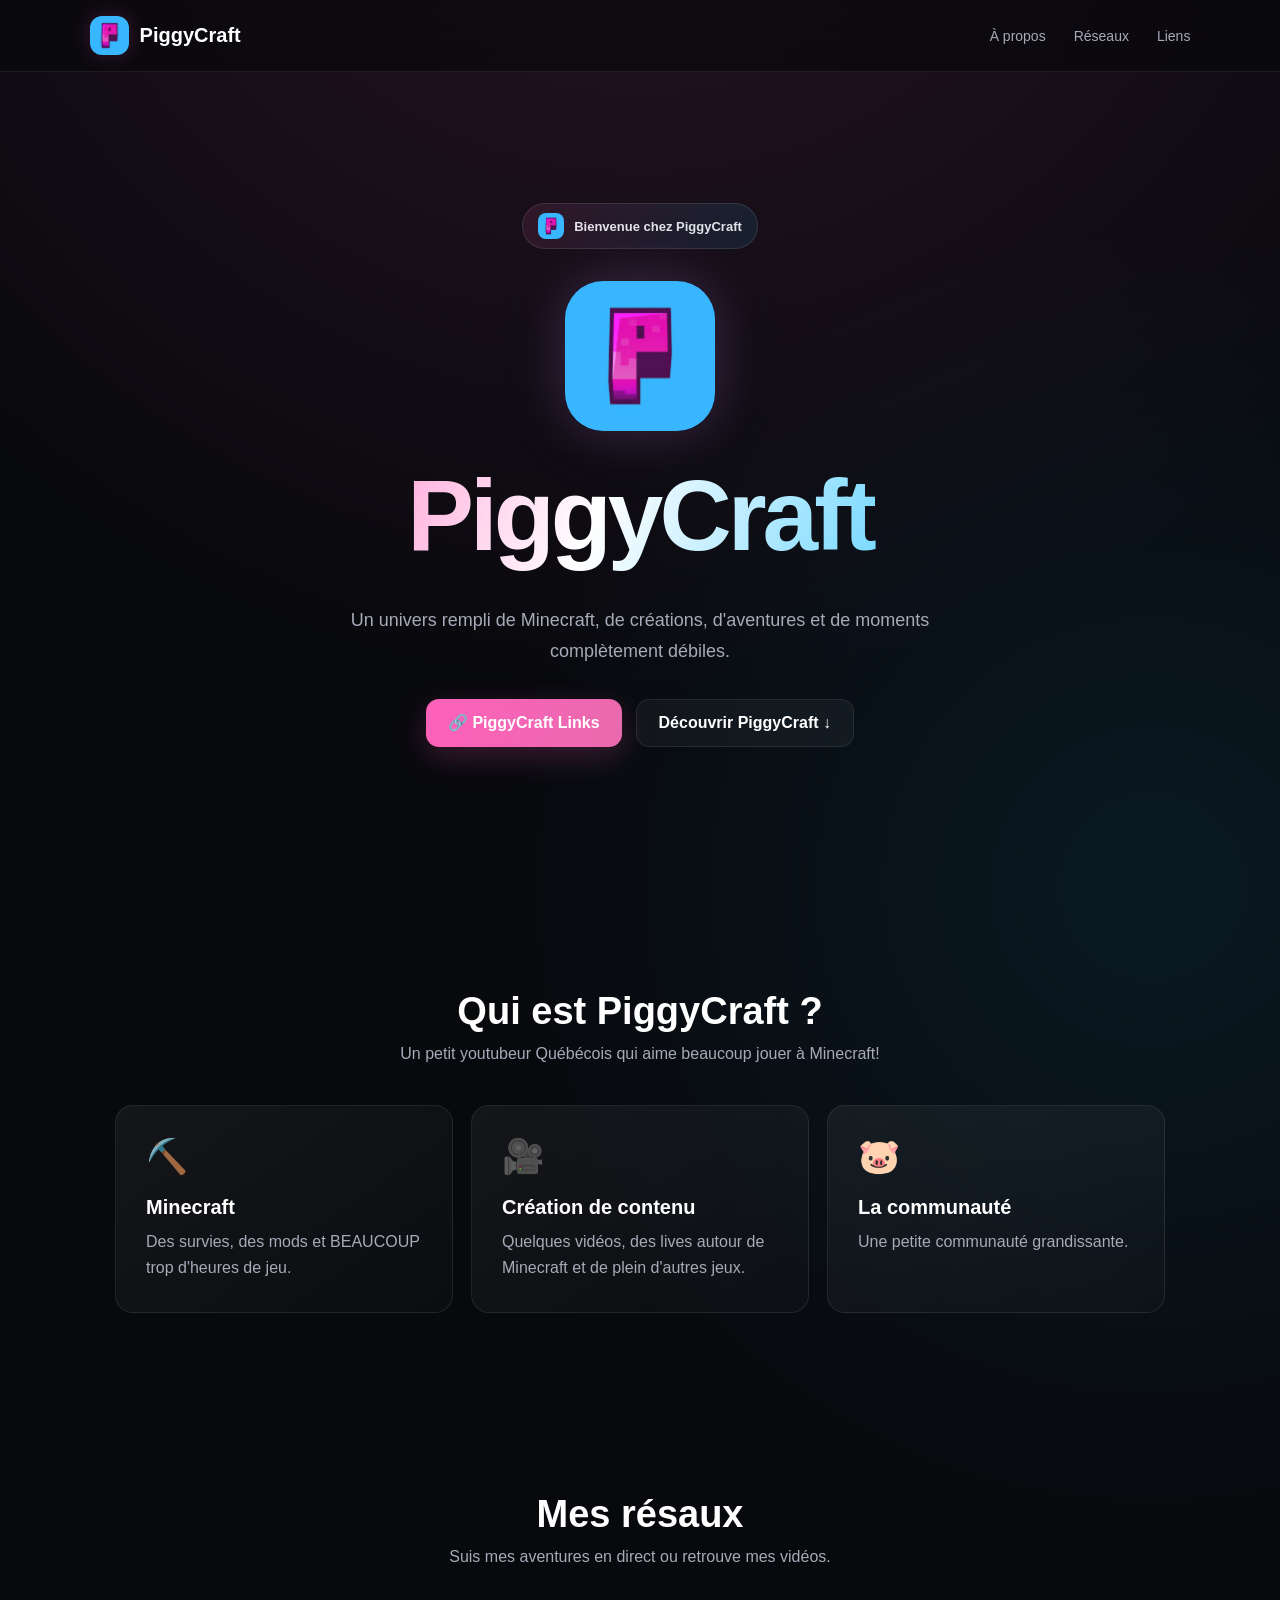
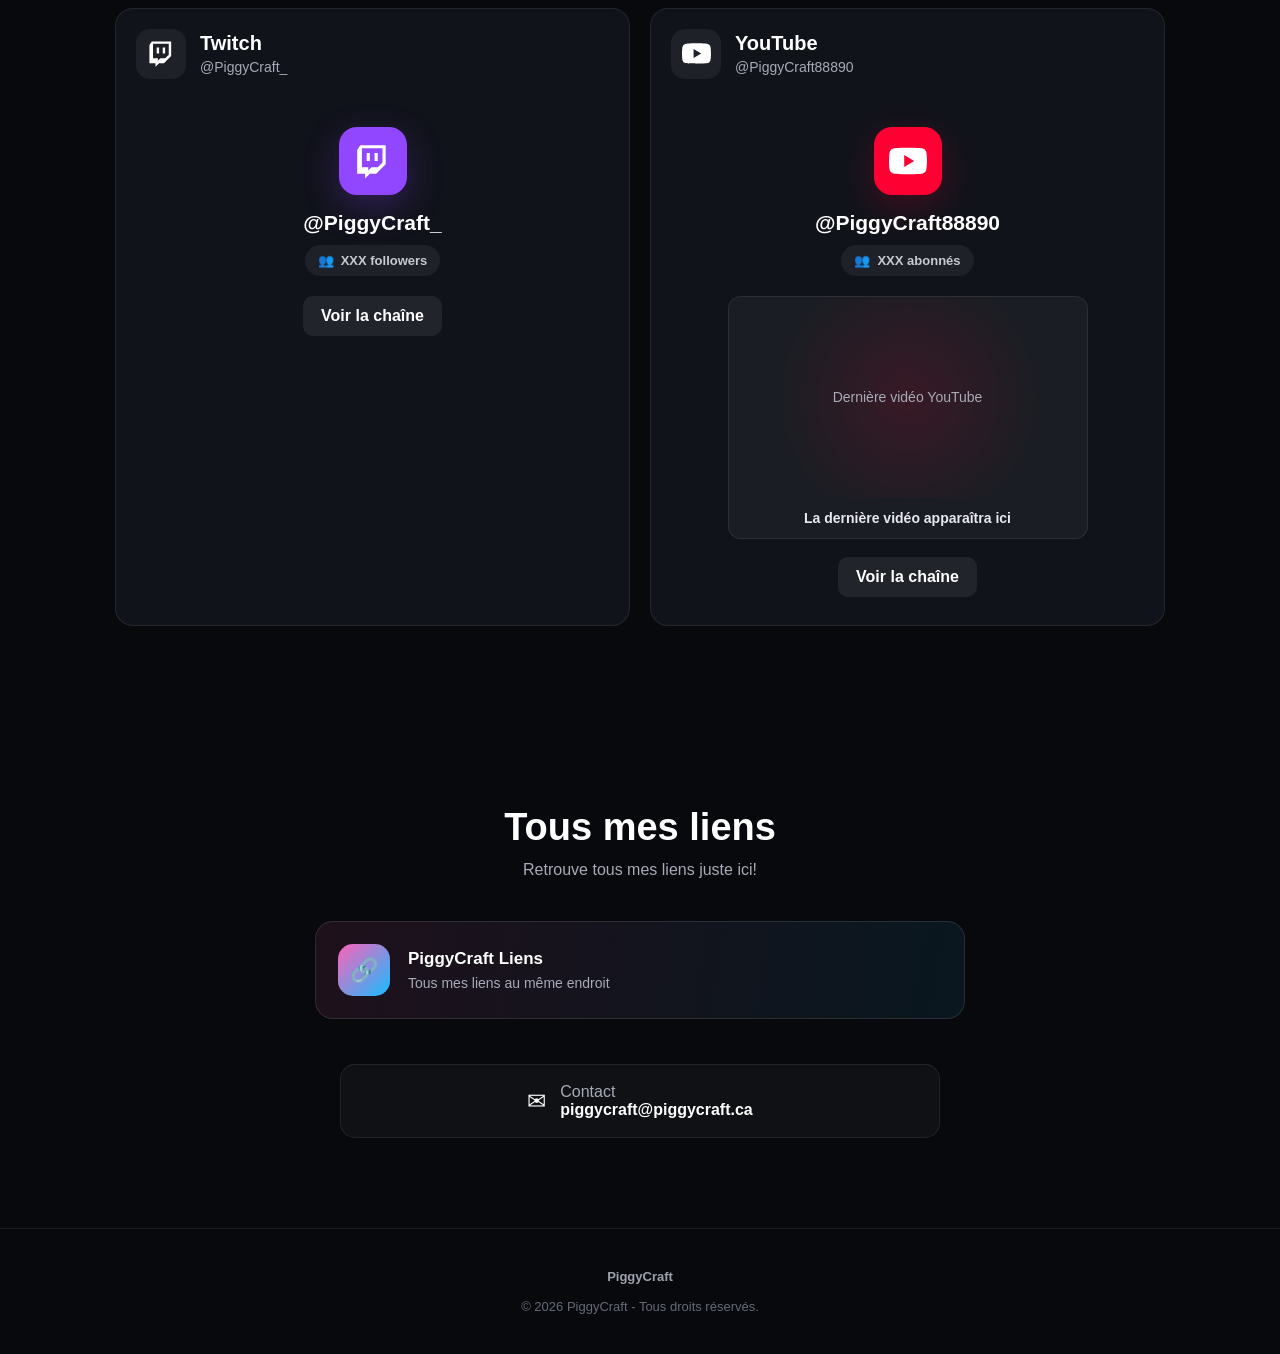
==== index.html @ 6e027ac2 "Rename PiggyCraft_index_modifie.html to index.html" ====
<!DOCTYPE html>

<html lang="fr">
<head>
<meta charset="UTF-8">
<meta name="viewport" content="width=device-width, initial-scale=1.0">

<title>PiggyCraft</title>

<meta name="description" content="Bienvenue chez PiggyCraft - Minecraft, créations, aventures et contenu.">

<link rel="icon" href="/favicon.png" type="image/png">

<style>
:root {
    --bg: #08090d;
    --bg2: #0e1017;
    --card: #11131b;
    --card-hover: #181b25;
    --text: #ffffff;
    --muted: #a7aab7;
    --pink: #ff61ba;
    --blue: #17bdff;
    --border: rgba(255,255,255,.08);
}

* {
    box-sizing: border-box;
    margin: 0;
    padding: 0;
}

html {
    scroll-behavior: smooth;
}

body {
    min-height: 100vh;
    font-family: Arial, Helvetica, sans-serif;
    color: var(--text);
    background:
        radial-gradient(circle at 50% -10%, rgba(255,97,186,.14), transparent 30%),
        radial-gradient(circle at 90% 30%, rgba(23,189,255,.09), transparent 28%),
        var(--bg);
    overflow-x: hidden;
}

/* NAVIGATION */

nav {
    position: fixed;
    top: 0;
    left: 0;
    right: 0;
    z-index: 100;

    height: 72px;

    display: flex;
    align-items: center;
    justify-content: space-between;

    padding: 0 7%;

    background: rgba(8,9,13,.75);
    backdrop-filter: blur(16px);

    border-bottom: 1px solid var(--border);
}

.nav-logo {
    display: flex;
    align-items: center;
    gap: 11px;

    color: white;
    text-decoration: none;

    font-size: 20px;
    font-weight: 800;
}

.nav-logo img {
    width: 39px;
    height: 39px;

    object-fit: cover;
    border-radius: 12px;

    box-shadow: 0 0 20px rgba(255,97,186,.2);
}

.nav-links {
    display: flex;
    gap: 28px;
}

.nav-links a {
    color: var(--muted);
    text-decoration: none;
    font-size: 14px;
    transition: .2s;
}

.nav-links a:hover {
    color: white;
}

/* HERO */

.hero {
    min-height: 100vh;

    display: flex;
    align-items: center;
    justify-content: center;

    text-align: center;

    padding: 140px 20px 90px;
}

.hero-content {
    width: 100%;
    max-width: 900px;
}

.welcome-badge {
    display: inline-flex;
    align-items: center;
    justify-content: center;

    gap: 10px;

    padding: 9px 15px;

    border-radius: 999px;

    background:
        linear-gradient(
            90deg,
            rgba(255,97,186,.1),
            rgba(23,189,255,.1)
        );

    border: 1px solid rgba(255,255,255,.1);

    color: #e2e3e9;

    font-size: 13px;
    font-weight: 600;
}

.welcome-logo {
    width: 26px;
    height: 26px;

    object-fit: cover;
    border-radius: 8px;

    animation: logoFloat 3.5s ease-in-out infinite;
}

@keyframes logoFloat {
    0%, 100% {
        transform: translateY(0);
    }

    50% {
        transform: translateY(-4px);
    }
}

.hero-logo {
    display: block;

    width: 150px;
    height: 150px;

    object-fit: cover;

    border-radius: 38px;

    margin: 32px auto 0;

    box-shadow:
        0 0 50px rgba(255,97,186,.18),
        0 0 80px rgba(23,189,255,.1);

    animation: heroFloat 5s ease-in-out infinite;
}

@keyframes heroFloat {
    0%, 100% {
        transform: translateY(0);
    }

    50% {
        transform: translateY(-8px);
    }
}

h1 {
    margin-top: 30px;
    padding-bottom: 14px;

    font-size: clamp(55px, 9vw, 100px);

    line-height: 1.08;

    font-weight: 900;

    letter-spacing: -4px;

    background:
        linear-gradient(
            110deg,
            var(--pink),
            #ffffff 45%,
            var(--blue)
        );

    -webkit-background-clip: text;
    background-clip: text;

    color: transparent;
}

.hero-description {
    max-width: 620px;

    margin: 22px auto 0;

    color: var(--muted);

    font-size: 18px;
    line-height: 1.7;
}

/* BUTTONS */

.buttons {
    display: flex;
    justify-content: center;
    gap: 14px;

    flex-wrap: wrap;

    margin-top: 32px;
}

.button {
    display: inline-flex;
    align-items: center;
    justify-content: center;

    gap: 9px;

    padding: 14px 22px;

    border-radius: 13px;

    text-decoration: none;

    font-weight: 700;

    transition:
        transform .2s,
        box-shadow .2s,
        background .2s;
}

.button-primary {
    color: white;

    background:
        linear-gradient(
            100deg,
            var(--pink),
            #e96aae
        );

    box-shadow:
        0 10px 30px rgba(255,97,186,.2);
}

.button-primary:hover {
    transform: translateY(-3px);

    box-shadow:
        0 14px 35px rgba(255,97,186,.3);
}

.button-secondary {
    color: white;

    background: rgba(255,255,255,.045);

    border: 1px solid var(--border);
}

.button-secondary:hover {
    transform: translateY(-3px);
    background: rgba(255,255,255,.08);
}

/* SECTIONS */

section {
    width: 100%;
    max-width: 1100px;

    margin: 0 auto;

    padding: 90px 25px;
}

.section-title {
    text-align: center;
    font-size: 38px;

    margin-bottom: 12px;
}

.section-description {
    text-align: center;
    color: var(--muted);

    margin-bottom: 42px;
}

/* ABOUT */

.cards {
    display: grid;

    grid-template-columns: repeat(3, 1fr);

    gap: 18px;
}

.card {
    padding: 30px;

    background:
        linear-gradient(
            145deg,
            rgba(255,255,255,.055),
            rgba(255,255,255,.018)
        );

    border: 1px solid var(--border);

    border-radius: 18px;

    transition:
        transform .25s,
        background .25s,
        border-color .25s;
}

.card:hover {
    transform: translateY(-5px);

    background: var(--card-hover);

    border-color:
        rgba(255,97,186,.18);
}

.card-icon {
    font-size: 34px;
    margin-bottom: 20px;
}

.card h3 {
    font-size: 20px;
    margin-bottom: 10px;
}

.card p {
    color: var(--muted);
    line-height: 1.65;
}

/* SOCIALS */

.social-grid {
    display: grid;

    grid-template-columns: 1fr 1fr;

    gap: 20px;
}

.social-card {
    overflow: hidden;

    background: var(--card);

    border: 1px solid var(--border);

    border-radius: 18px;

    transition:
        transform .25s,
        border-color .25s;
}

.social-card:hover {
    transform: translateY(-4px);

    border-color:
        rgba(23,189,255,.2);
}

.social-header {
    display: flex;
    align-items: center;

    gap: 14px;

    padding: 20px;
}

.social-logo {
    width: 50px;
    height: 50px;

    display: flex;
    align-items: center;
    justify-content: center;

    flex-shrink: 0;

    border-radius: 14px;

    background: rgba(255,255,255,.06);
}

.social-logo svg {
    width: 29px;
    height: 29px;
}

.social-header h3 {
    font-size: 20px;
}

.social-header p {
    color: var(--muted);
    font-size: 14px;
    margin-top: 4px;
}

/* TWITCH + YOUTUBE */

.social-content {
    min-height: 300px;
    display: flex;
    flex-direction: column;
    align-items: center;
    text-align: center;
    padding: 28px;
}

.social-big-logo {
    width: 68px;
    height: 68px;
    display: flex;
    align-items: center;
    justify-content: center;
    margin-bottom: 16px;
    border-radius: 18px;
}

.social-big-logo svg {
    width: 38px;
    height: 38px;
}

.twitch-logo-box {
    background: #9146ff;
    box-shadow: 0 12px 35px rgba(145,70,255,.25);
}

.youtube-logo-box {
    background: #ff0033;
    box-shadow: 0 12px 35px rgba(255,0,51,.2);
}

.social-content h4 {
    font-size: 21px;
    margin-bottom: 10px;
}

.follower-count {
    display: inline-flex;
    align-items: center;
    gap: 7px;
    padding: 8px 13px;
    border-radius: 999px;
    background: rgba(255,255,255,.06);
    color: #c8cad3;
    font-size: 13px;
    margin-bottom: 20px;
}

.latest-video {
    width: 100%;
    max-width: 360px;
    overflow: hidden;
    border-radius: 13px;
    background: rgba(255,255,255,.045);
    border: 1px solid var(--border);
    margin-bottom: 18px;
}

.latest-video-placeholder {
    aspect-ratio: 16 / 9;
    display: flex;
    align-items: center;
    justify-content: center;
    background:
        radial-gradient(circle at center, rgba(255,0,51,.13), transparent 65%);
    color: var(--muted);
    font-size: 14px;
    padding: 20px;
}

.latest-video-title {
    padding: 12px 14px;
    color: #e8e9ee;
    font-size: 14px;
    font-weight: 700;
}

.social-button {
    display: inline-block;
    padding: 11px 18px;
    border-radius: 10px;
    background: rgba(255,255,255,.07);
    color: white;
    text-decoration: none;
    font-weight: 700;
    transition: .2s;
}

.social-button:hover {
    background: rgba(255,255,255,.12);
}

.social-footer {
    padding: 17px 20px;
    border-top: 1px solid var(--border);
}

.social-footer a {
    color: white;
    text-decoration: none;
    font-weight: 700;
}

.social-footer a:hover {
    color: var(--pink);
}

/* LINKS */

.links-container {
    display: flex;
    justify-content: center;
}

.link-card {
    width: 100%;
    max-width: 650px;

    display: flex;
    align-items: center;

    gap: 18px;

    padding: 22px;

    background:
        linear-gradient(
            100deg,
            rgba(255,97,186,.09),
            rgba(23,189,255,.08)
        );

    border: 1px solid rgba(255,255,255,.1);

    border-radius: 18px;

    color: white;

    text-decoration: none;

    transition:
        transform .25s,
        border-color .25s;
}

.link-card:hover {
    transform: translateY(-4px);

    border-color:
        rgba(255,97,186,.35);
}

.link-icon {
    width: 52px;
    height: 52px;

    display: flex;
    align-items: center;
    justify-content: center;

    flex-shrink: 0;

    border-radius: 15px;

    background:
        linear-gradient(
            135deg,
            var(--pink),
            var(--blue)
        );

    font-size: 23px;
}

.link-text strong {
    display: block;

    font-size: 17px;

    margin-bottom: 5px;
}

.link-text span {
    color: var(--muted);
    font-size: 14px;
}

/* EMAIL */

.email-box {
    display: flex;

    align-items: center;
    justify-content: center;

    gap: 14px;

    margin: 45px auto 0;

    max-width: 600px;

    padding: 18px 22px;

    border: 1px solid var(--border);

    border-radius: 15px;

    background: rgba(255,255,255,.035);
}

.email-icon {
    font-size: 23px;
}

.email-box a {
    color: white;

    text-decoration: none;

    font-weight: 700;
}

.email-box a:hover {
    color: var(--blue);
}

/* FOOTER */

footer {
    padding: 40px 20px;

    text-align: center;

    border-top: 1px solid var(--border);

    color: #666a78;

    font-size: 13px;
}

footer strong {
    color: #9da1ad;
}

/* MOBILE */

@media (max-width: 800px) {

    nav {
        padding: 0 20px;
    }

    .nav-links {
        display: none;
    }

    .hero {
        padding-top: 115px;
    }

    .hero-logo {
        width: 125px;
        height: 125px;

        border-radius: 32px;
    }

    h1 {
        font-size: 60px;
        letter-spacing: -3px;
    }

    .hero-description {
        font-size: 16px;
    }

    .cards {
        grid-template-columns: 1fr;
    }

    .social-grid {
        grid-template-columns: 1fr;
    }

    section {
        padding: 65px 20px;
    }

    .section-title {
        font-size: 30px;
    }
}

@media (max-width: 450px) {

    h1 {
        font-size: 50px;
    }

    .hero-logo {
        width: 110px;
        height: 110px;

        border-radius: 28px;
    }

    .welcome-badge {
        font-size: 12px;
    }

    .email-box {
        flex-direction: column;
        text-align: center;
    }
}
</style>

</head>

<body>

<nav>

<a class="nav-logo" href="/">
    <img src="/favicon.png" alt="PiggyCraft">
    PiggyCraft
</a>

<div class="nav-links">
    <a href="#about">À propos</a>
    <a href="#socials">Réseaux</a>
    <a href="#links">Liens</a>
</div>

</nav>

<main>

<section class="hero">

<div class="hero-content">

<div class="welcome-badge">

    <img
        class="welcome-logo"
        src="/favicon.png"
        alt=""
    >

    <span>
        Bienvenue chez PiggyCraft
    </span>

</div>

<img
    class="hero-logo"
    src="/favicon.png"
    alt="Logo PiggyCraft"
>

<h1>
    PiggyCraft
</h1>

<p class="hero-description">
    Un univers rempli de Minecraft,
    de créations, d'aventures et de
    moments complètement débiles.
</p>

<div class="buttons">

    <a
        class="button button-primary"
        href="https://memorylink.fr/piggycraft"
        target="_blank"
        rel="noopener noreferrer"
    >
        🔗 PiggyCraft Links
    </a>

    <a
        class="button button-secondary"
        href="#socials"
    >
        Découvrir PiggyCraft ↓
    </a>

</div>

</div>

</section>

<section id="about">

<h2 class="section-title">
    Qui est PiggyCraft ?
</h2>

<p class="section-description">
    Un petit youtubeur Québécois qui aime beaucoup jouer à Minecraft!
</p>

<div class="cards">

    <div class="card">

        <div class="card-icon">
            ⛏️
        </div>

        <h3>
            Minecraft
        </h3>

        <p>
            Des survies, des mods et BEAUCOUP trop d'heures de jeu.
        </p>

    </div>

    <div class="card">

        <div class="card-icon">
            🎥
        </div>

        <h3>
            Création de contenu
        </h3>

        <p>
            Quelques vidéos, des lives autour de Minecraft et de plein d'autres jeux.
        </p>

    </div>

    <div class="card">

        <div class="card-icon">
            🐷
        </div>

        <h3>
            La communauté
        </h3>

        <p>
            Une petite communauté grandissante.
        </p>

    </div>

</div>

</section>

<section id="socials">

<h2 class="section-title">
    Mes résaux
</h2>

<p class="section-description">
    Suis mes aventures en direct ou retrouve mes vidéos.
</p>

<div class="social-grid">

    <!-- TWITCH -->

    <div class="social-card">

        <div class="social-header">

            <div class="social-logo">
                <svg viewBox="0 0 24 24" fill="white" aria-label="Twitch">
                    <path d="M4 2L2 5v15h5v3l3-3h4l6-6V2H4zm14 11l-3 3h-4l-2 2v-2H5V4h13v9zm-8-6H8v5h2V7zm5 0h-2v5h2V7z"/>
                </svg>
            </div>

            <div>
                <h3>Twitch</h3>
                <p>@PiggyCraft_</p>
            </div>

        </div>

        <div class="social-content">

            <div class="social-big-logo twitch-logo-box">
                <svg viewBox="0 0 24 24" fill="white">
                    <path d="M4 2L2 5v15h5v3l3-3h4l6-6V2H4zm14 11l-3 3h-4l-2 2v-2H5V4h13v9zm-8-6H8v5h2V7zm5 0h-2v5h2V7z"/>
                </svg>
            </div>

            <h4>@PiggyCraft_</h4>

            <div class="follower-count">
                👥 <strong>XXX followers</strong>
            </div>

            <a
                class="social-button"
                href="https://www.twitch.tv/PiggyCraft_"
                target="_blank"
                rel="noopener noreferrer"
            >
                Voir la chaîne
            </a>

        </div>

    </div>


    <!-- YOUTUBE -->

    <div class="social-card">

        <div class="social-header">

            <div class="social-logo">
                <svg viewBox="0 0 24 24" fill="white" aria-label="YouTube">
                    <path d="M23.5 6.2a3 3 0 0 0-2.1-2.1C19.5 3.6 12 3.6 12 3.6s-7.5 0-9.4.5A3 3 0 0 0 .5 6.2C0 8.1 0 12 0 12s0 3.9.5 5.8a3 3 0 0 0 2.1 2.1c1.9.5 9.4.5 9.4.5s7.5 0 9.4-.5a3 3 0 0 0 2.1-2.1c.5-1.9.5-5.8.5-5.8s0-3.9-.5-5.8zM9.6 15.8V8.2l6.3 3.8-6.3 3.8z"/>
                </svg>
            </div>

            <div>
                <h3>YouTube</h3>
                <p>@PiggyCraft88890</p>
            </div>

        </div>

        <div class="social-content">

            <div class="social-big-logo youtube-logo-box">
                <svg viewBox="0 0 24 24" fill="white">
                    <path d="M23.5 6.2a3 3 0 0 0-2.1-2.1C19.5 3.6 12 3.6 12 3.6s-7.5 0-9.4.5A3 3 0 0 0 .5 6.2C0 8.1 0 12 0 12s0 3.9.5 5.8a3 3 0 0 0 2.1 2.1c1.9.5 9.4.5 9.4.5s7.5 0 9.4-.5a3 3 0 0 0 2.1-2.1c.5-1.9.5-5.8.5-5.8s0-3.9-.5-5.8zM9.6 15.8V8.2l6.3 3.8-6.3 3.8z"/>
                </svg>
            </div>

            <h4>@PiggyCraft88890</h4>

            <div class="follower-count">
                👥 <strong>XXX abonnés</strong>
            </div>

            <div class="latest-video">

                <div class="latest-video-placeholder">
                    Dernière vidéo YouTube
                </div>

                <div class="latest-video-title">
                    La dernière vidéo apparaîtra ici
                </div>

            </div>

            <a
                class="social-button"
                href="https://www.youtube.com/@PiggyCraft88890"
                target="_blank"
                rel="noopener noreferrer"
            >
                Voir la chaîne
            </a>

        </div>

    </div>

</div>

</section>

<section id="links">

<h2 class="section-title">
    Tous mes liens
</h2>

<p class="section-description">
    Retrouve tous mes liens juste ici!
</p>

<div class="links-container">

    <a
        class="link-card"
        href="https://memorylink.fr/piggycraft"
        target="_blank"
        rel="noopener noreferrer"
    >

        <div class="link-icon">
            🔗
        </div>

        <div class="link-text">

            <strong>
                PiggyCraft Liens
            </strong>

            <span>
                Tous mes liens au même endroit
            </span>

        </div>

    </a>

</div>

<div class="email-box">

    <div class="email-icon">
        ✉
    </div>

    <div>

        <span style="color:var(--muted);">
            Contact
        </span>

        <br>

        <a href="mailto:piggycraft@piggycraft.ca">
            piggycraft@piggycraft.ca
        </a>

    </div>

</div>

</section>

</main>

<footer>

<strong>
    PiggyCraft
</strong>

<br><br>

© 2026 PiggyCraft - Tous droits réservés.

</footer>


<script>
(function () {
    const logo = document.querySelector(".hero-logo");
    if (!logo) return;

    let clicks = 0;
    let timer;

    logo.addEventListener("click", function () {
        clicks++;

        clearTimeout(timer);

        timer = setTimeout(function () {
            clicks = 0;
        }, 1000);

        if (clicks === 5) {
            clicks = 0;

            logo.animate(
                [
                    { transform: "scale(1) rotate(0deg)" },
                    { transform: "scale(1.15) rotate(-8deg)" },
                    { transform: "scale(1.15) rotate(8deg)" },
                    { transform: "scale(1.1) rotate(-5deg)" },
                    { transform: "scale(1) rotate(0deg)" }
                ],
                {
                    duration: 700,
                    easing: "ease-out"
                }
            );

            const message = document.createElement("div");
            message.textContent = "PIGGY MODE ACTIVÉ 🐷";
            message.style.position = "fixed";
            message.style.left = "50%";
            message.style.top = "50%";
            message.style.transform = "translate(-50%, -50%)";
            message.style.zIndex = "9999";
            message.style.padding = "16px 24px";
            message.style.borderRadius = "15px";
            message.style.background = "linear-gradient(135deg, #ff61ba, #17bdff)";
            message.style.color = "white";
            message.style.fontWeight = "900";
            message.style.fontSize = "18px";
            message.style.boxShadow = "0 15px 50px rgba(0,0,0,.4)";
            message.style.pointerEvents = "none";

            document.body.appendChild(message);

            message.animate(
                [
                    { opacity: 0, transform: "translate(-50%, -50%) scale(.7)" },
                    { opacity: 1, transform: "translate(-50%, -50%) scale(1)" },
                    { opacity: 1, transform: "translate(-50%, -50%) scale(1)" },
                    { opacity: 0, transform: "translate(-50%, -60%) scale(1.05)" }
                ],
                {
                    duration: 1800,
                    easing: "ease-out"
                }
            );

            setTimeout(function () {
                message.remove();
            }, 1800);
        }
    });
})();
</script>

</body>
</html>
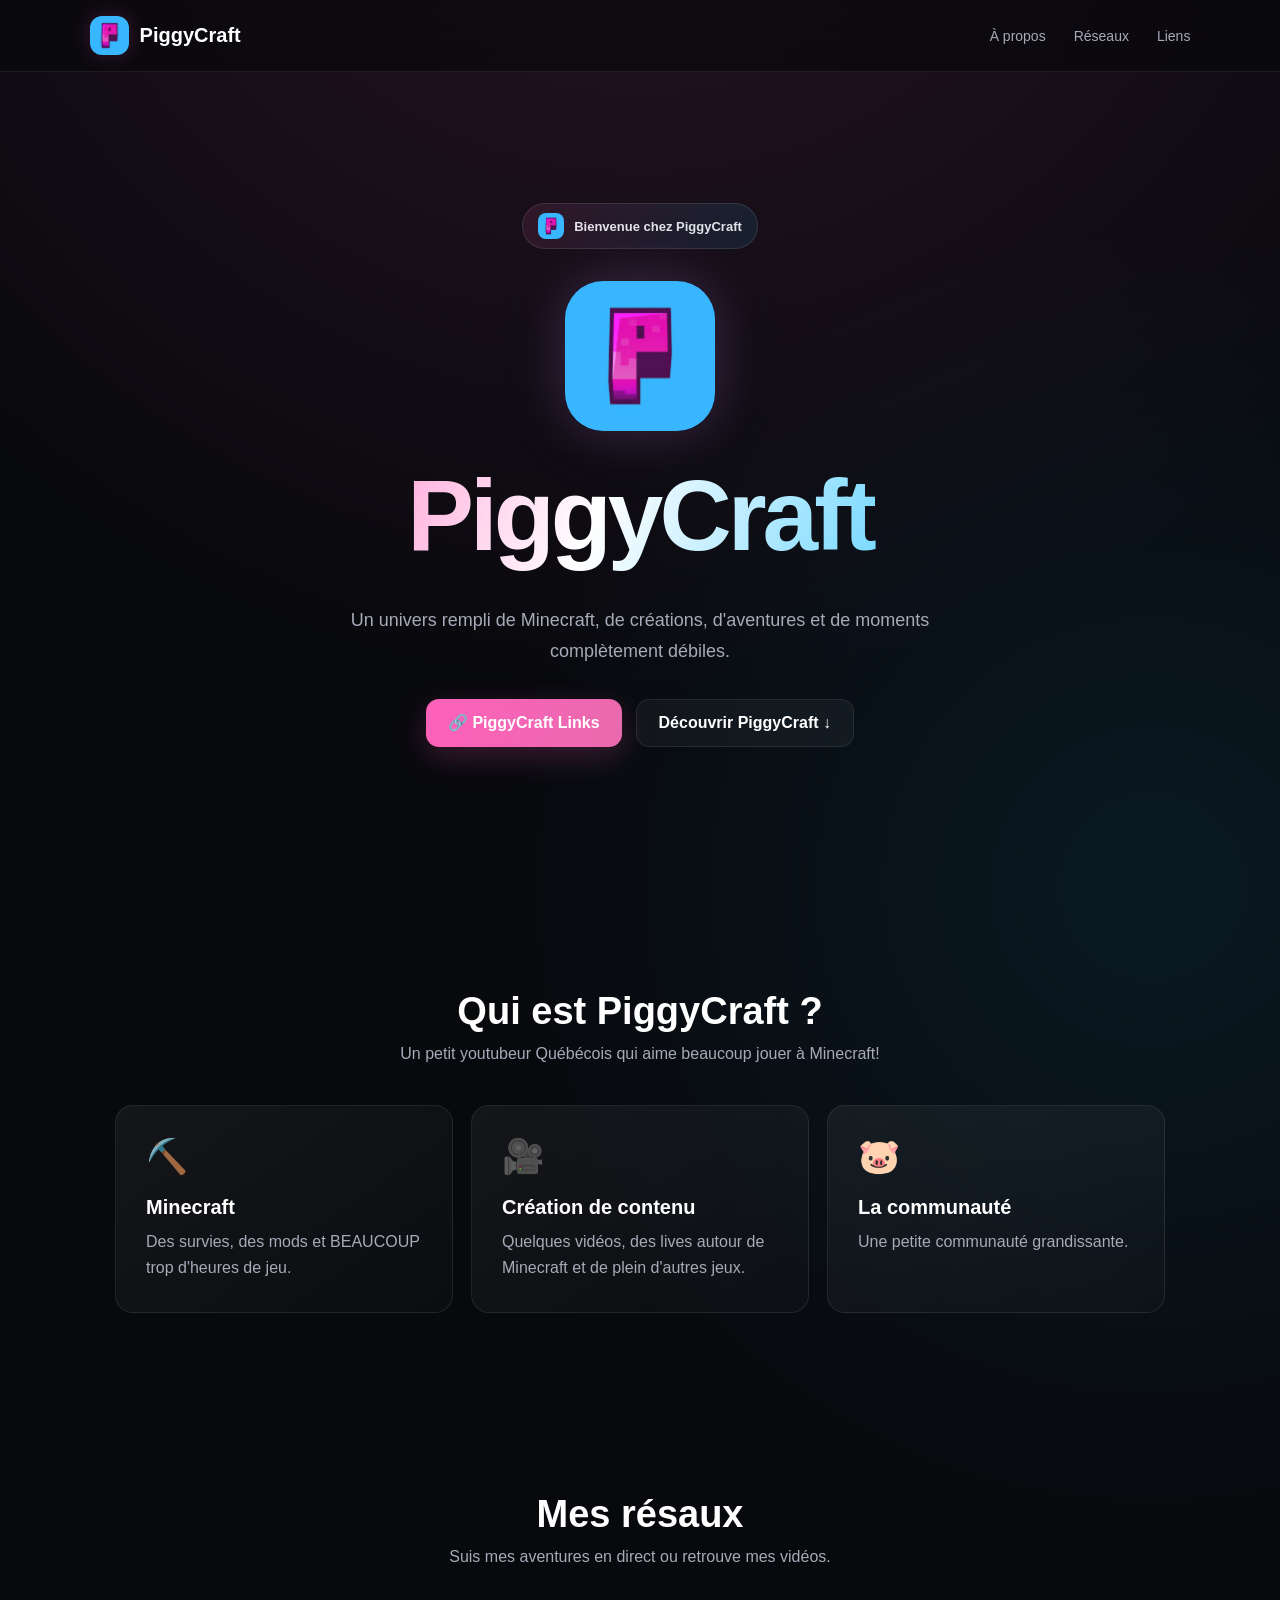
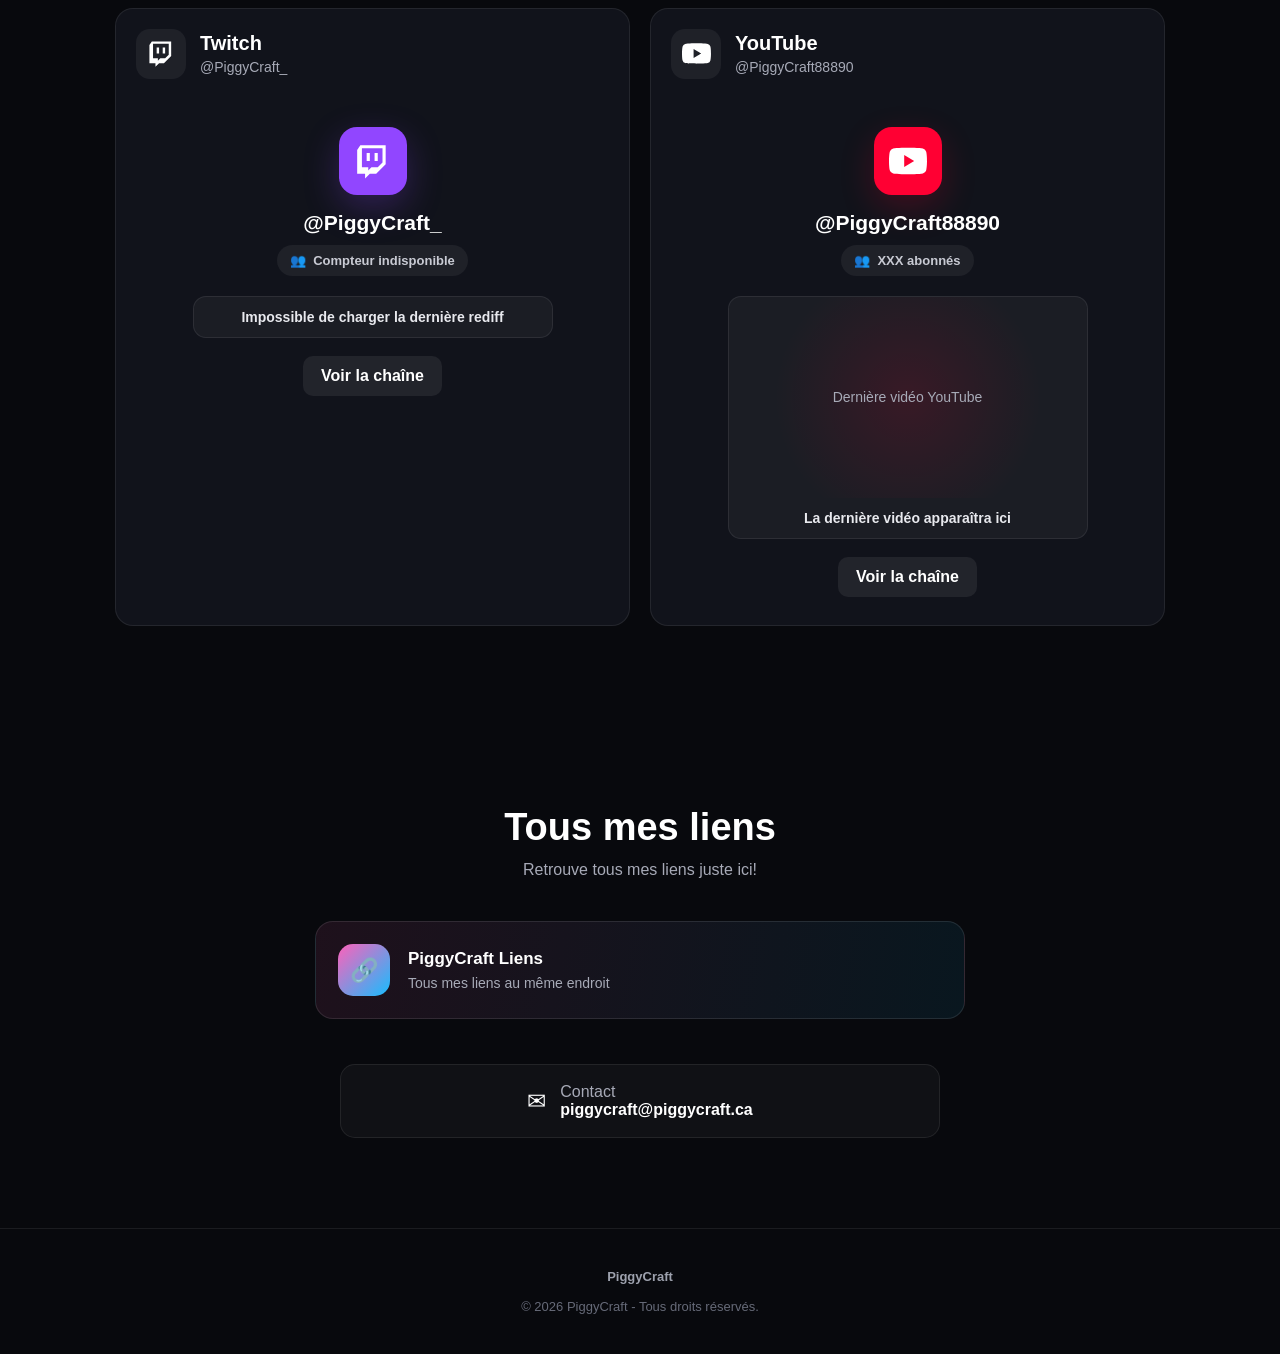
==== commit f7e46f44: "index.html" ====
--- a/index.html
+++ b/index.html
@@ -960,11 +960,35 @@
             <h4>@PiggyCraft_</h4>
 
             <div class="follower-count">
-                👥 <strong>XXX followers</strong>
+                👥 <strong id="twitch-followers">Chargement...</strong>
+            </div>
+
+            <div class="latest-video" id="twitch-vod-card">
+
+                <a
+                    id="twitch-vod-link"
+                    href="https://www.twitch.tv/PiggyCraft_"
+                    target="_blank"
+                    rel="noopener noreferrer"
+                    style="display:block; color:inherit; text-decoration:none;"
+                >
+                    <img
+                        id="twitch-vod-thumbnail"
+                        src=""
+                        alt="Dernière rediff Twitch"
+                        style="width:100%; aspect-ratio:16 / 9; object-fit:cover; display:none;"
+                    >
+                </a>
+
+                <div class="latest-video-title" id="twitch-vod-title">
+                    Chargement de la dernière rediff...
+                </div>
+
             </div>
 
             <a
                 class="social-button"
+                id="twitch-main-button"
                 href="https://www.twitch.tv/PiggyCraft_"
                 target="_blank"
                 rel="noopener noreferrer"
@@ -1116,6 +1140,84 @@
 
 </footer>
 
+
+
+<script>
+async function loadTwitchData() {
+    const followersEl = document.getElementById("twitch-followers");
+    const titleEl = document.getElementById("twitch-vod-title");
+    const thumbEl = document.getElementById("twitch-vod-thumbnail");
+    const linkEl = document.getElementById("twitch-vod-link");
+    const mainButton = document.getElementById("twitch-main-button");
+
+    try {
+        const response = await fetch(
+            "https://piggycraft-twitch.samuelgaumont.workers.dev",
+            { cache: "no-store" }
+        );
+
+        if (!response.ok) {
+            throw new Error("Réponse Twitch invalide");
+        }
+
+        const data = await response.json();
+
+        if (followersEl) {
+            const count = Number(data.followers ?? 0);
+            followersEl.textContent = count + (count === 1 ? " follower" : " followers");
+        }
+
+        if (data.latestVod) {
+            if (titleEl) {
+                titleEl.textContent = data.latestVod.title || "Dernière rediff Twitch";
+            }
+
+            if (thumbEl && data.latestVod.thumbnail) {
+                thumbEl.src = data.latestVod.thumbnail;
+                thumbEl.style.display = "block";
+            }
+
+            if (linkEl && data.latestVod.url) {
+                linkEl.href = data.latestVod.url;
+            }
+
+            if (mainButton && data.latestVod.url) {
+                mainButton.href = data.latestVod.url;
+                mainButton.textContent = "Voir la dernière rediff";
+            }
+        } else {
+            if (titleEl) {
+                titleEl.textContent = "Aucune rediff disponible pour le moment";
+            }
+
+            if (thumbEl) {
+                thumbEl.style.display = "none";
+            }
+
+            if (mainButton) {
+                mainButton.href = "https://www.twitch.tv/PiggyCraft_";
+                mainButton.textContent = "Voir la chaîne";
+            }
+        }
+    } catch (error) {
+        console.error("Erreur Twitch :", error);
+
+        if (followersEl) {
+            followersEl.textContent = "Compteur indisponible";
+        }
+
+        if (titleEl) {
+            titleEl.textContent = "Impossible de charger la dernière rediff";
+        }
+
+        if (thumbEl) {
+            thumbEl.style.display = "none";
+        }
+    }
+}
+
+loadTwitchData();
+</script>
 
 <script>
 (function () {
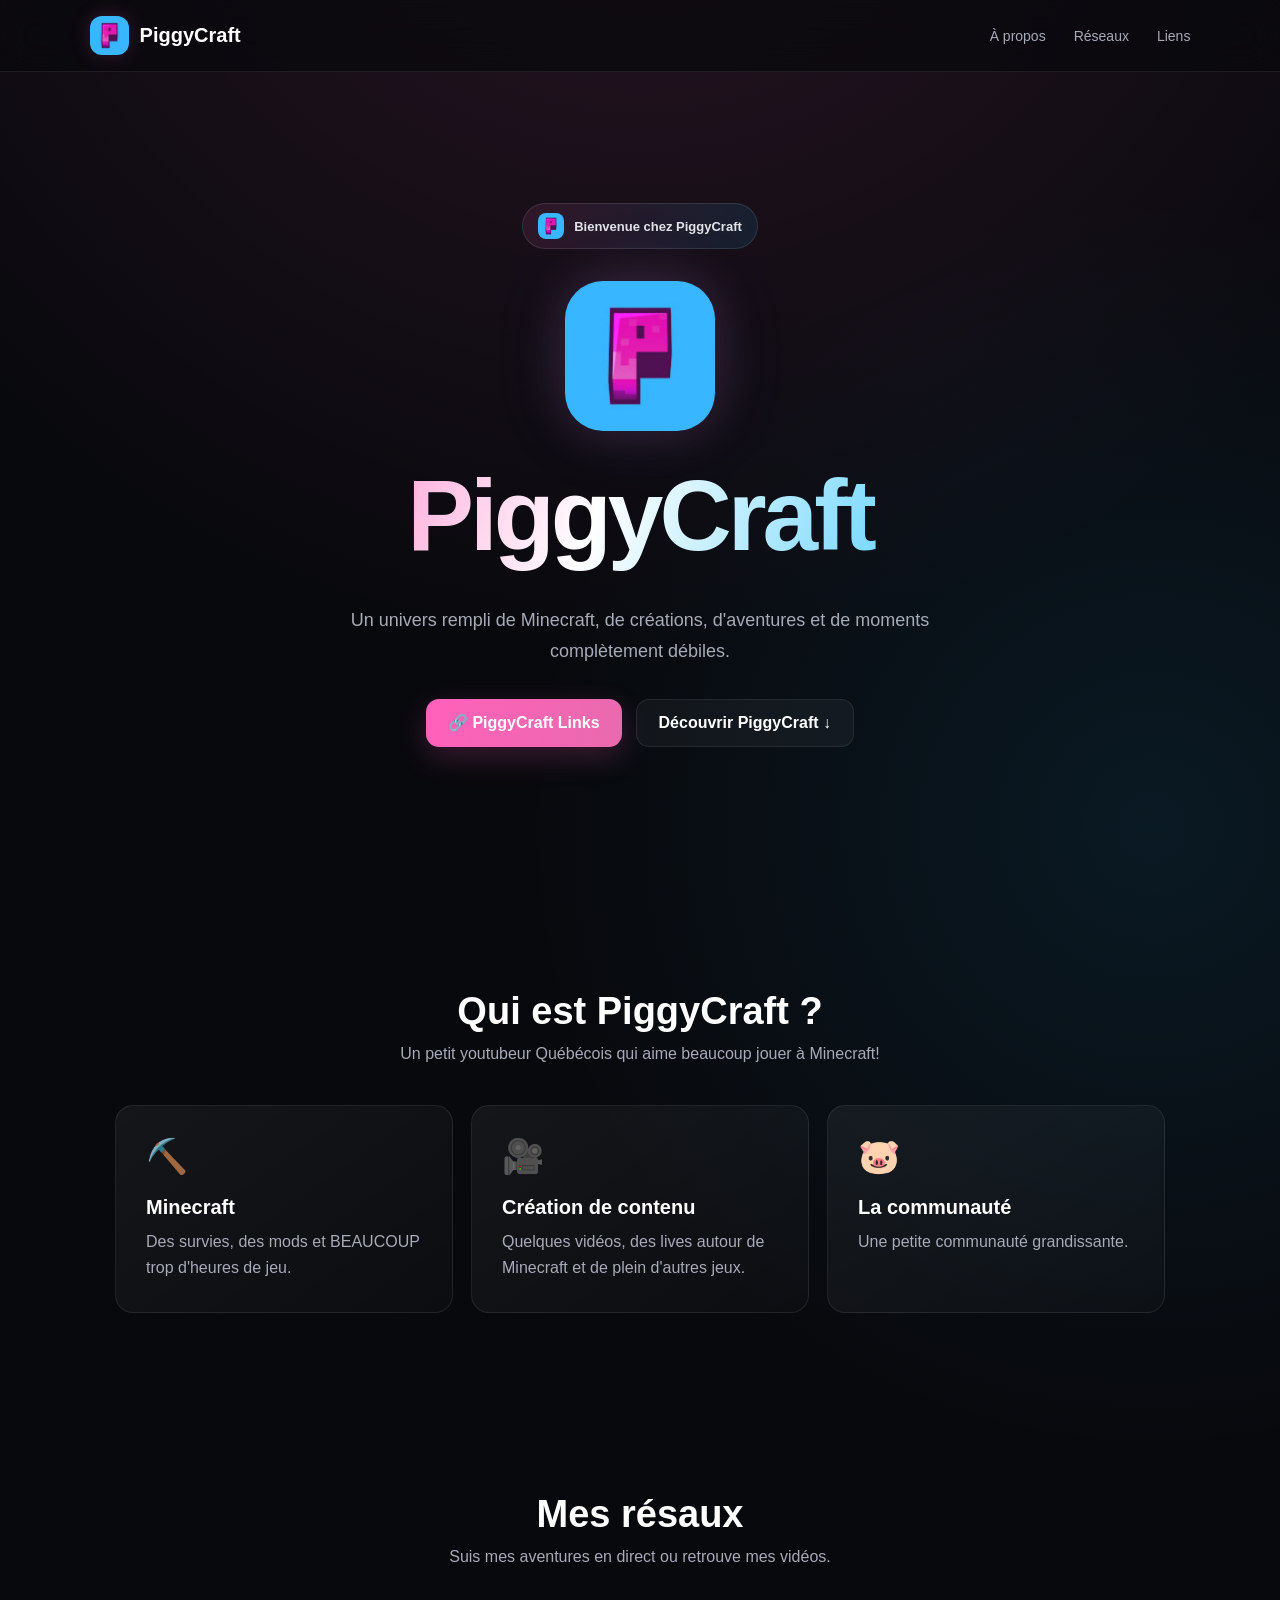
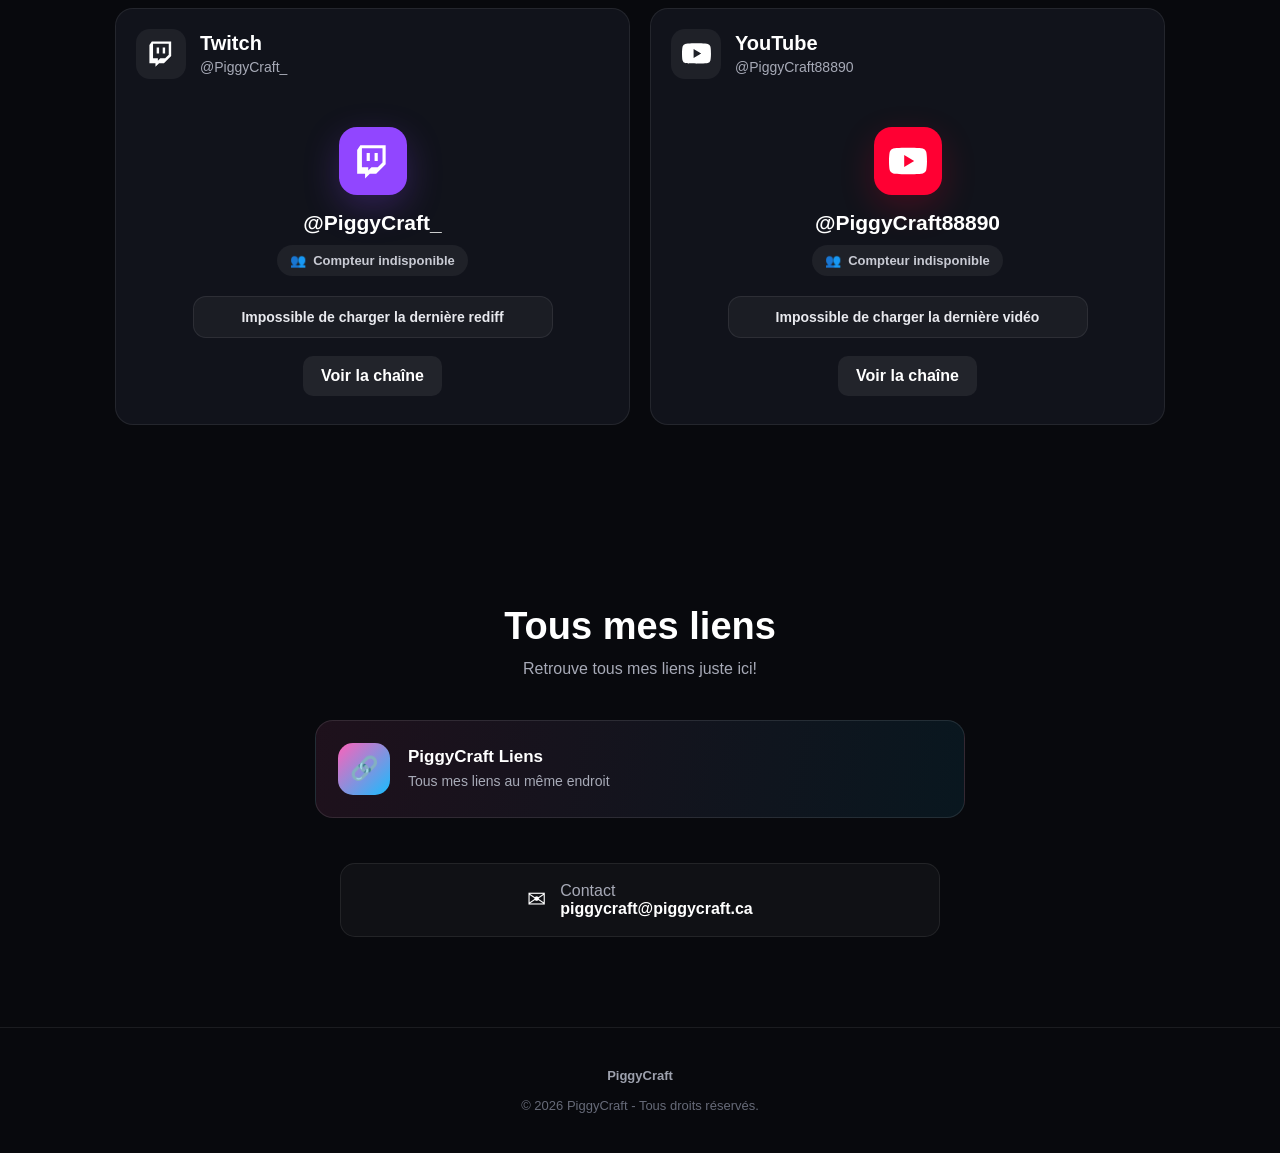
==== commit 515a84eb: "index.html" ====
--- a/index.html
+++ b/index.html
@@ -1031,23 +1031,35 @@
             <h4>@PiggyCraft88890</h4>
 
             <div class="follower-count">
-                👥 <strong>XXX abonnés</strong>
+                👥 <strong id="youtube-subscribers">Chargement...</strong>
             </div>
 
-            <div class="latest-video">
-
-                <div class="latest-video-placeholder">
-                    Dernière vidéo YouTube
-                </div>
-
-                <div class="latest-video-title">
-                    La dernière vidéo apparaîtra ici
+            <div class="latest-video" id="youtube-video-card">
+
+                <a
+                    id="youtube-video-link"
+                    href="https://www.youtube.com/@PiggyCraft88890"
+                    target="_blank"
+                    rel="noopener noreferrer"
+                    style="display:block; color:inherit; text-decoration:none;"
+                >
+                    <img
+                        id="youtube-video-thumbnail"
+                        src=""
+                        alt="Dernière vidéo YouTube"
+                        style="width:100%; aspect-ratio:16 / 9; object-fit:cover; display:none;"
+                    >
+                </a>
+
+                <div class="latest-video-title" id="youtube-video-title">
+                    Chargement de la dernière vidéo...
                 </div>
 
             </div>
 
             <a
                 class="social-button"
+                id="youtube-main-button"
                 href="https://www.youtube.com/@PiggyCraft88890"
                 target="_blank"
                 rel="noopener noreferrer"
@@ -1143,12 +1155,18 @@
 
 
 <script>
-async function loadTwitchData() {
-    const followersEl = document.getElementById("twitch-followers");
-    const titleEl = document.getElementById("twitch-vod-title");
-    const thumbEl = document.getElementById("twitch-vod-thumbnail");
-    const linkEl = document.getElementById("twitch-vod-link");
-    const mainButton = document.getElementById("twitch-main-button");
+async function loadSocialData() {
+    const twitchFollowersEl = document.getElementById("twitch-followers");
+    const twitchTitleEl = document.getElementById("twitch-vod-title");
+    const twitchThumbEl = document.getElementById("twitch-vod-thumbnail");
+    const twitchLinkEl = document.getElementById("twitch-vod-link");
+    const twitchButtonEl = document.getElementById("twitch-main-button");
+
+    const youtubeSubscribersEl = document.getElementById("youtube-subscribers");
+    const youtubeTitleEl = document.getElementById("youtube-video-title");
+    const youtubeThumbEl = document.getElementById("youtube-video-thumbnail");
+    const youtubeLinkEl = document.getElementById("youtube-video-link");
+    const youtubeButtonEl = document.getElementById("youtube-main-button");
 
     try {
         const response = await fetch(
@@ -1157,66 +1175,126 @@
         );
 
         if (!response.ok) {
-            throw new Error("Réponse Twitch invalide");
+            throw new Error("Réponse du Worker invalide");
         }
 
         const data = await response.json();
 
-        if (followersEl) {
-            const count = Number(data.followers ?? 0);
-            followersEl.textContent = count + (count === 1 ? " follower" : " followers");
+        // TWITCH
+        if (data.twitch) {
+            if (twitchFollowersEl) {
+                const count = Number(data.twitch.followers ?? 0);
+                twitchFollowersEl.textContent =
+                    count + (count === 1 ? " follower" : " followers");
+            }
+
+            if (data.twitch.latestVod) {
+                if (twitchTitleEl) {
+                    twitchTitleEl.textContent =
+                        data.twitch.latestVod.title || "Dernière rediff Twitch";
+                }
+
+                if (twitchThumbEl && data.twitch.latestVod.thumbnail) {
+                    twitchThumbEl.src = data.twitch.latestVod.thumbnail;
+                    twitchThumbEl.style.display = "block";
+                }
+
+                if (twitchLinkEl && data.twitch.latestVod.url) {
+                    twitchLinkEl.href = data.twitch.latestVod.url;
+                }
+
+                if (twitchButtonEl && data.twitch.latestVod.url) {
+                    twitchButtonEl.href = data.twitch.latestVod.url;
+                    twitchButtonEl.textContent = "Voir la dernière rediff";
+                }
+            } else {
+                if (twitchTitleEl) {
+                    twitchTitleEl.textContent =
+                        "Aucune rediff disponible pour le moment";
+                }
+
+                if (twitchThumbEl) {
+                    twitchThumbEl.style.display = "none";
+                }
+
+                if (twitchButtonEl) {
+                    twitchButtonEl.href = "https://www.twitch.tv/PiggyCraft_";
+                    twitchButtonEl.textContent = "Voir la chaîne";
+                }
+            }
         }
 
-        if (data.latestVod) {
-            if (titleEl) {
-                titleEl.textContent = data.latestVod.title || "Dernière rediff Twitch";
+        // YOUTUBE
+        if (data.youtube) {
+            if (youtubeSubscribersEl) {
+                const count = Number(data.youtube.subscribers ?? 0);
+                youtubeSubscribersEl.textContent =
+                    count.toLocaleString("fr-CA") +
+                    (count === 1 ? " abonné" : " abonnés");
             }
 
-            if (thumbEl && data.latestVod.thumbnail) {
-                thumbEl.src = data.latestVod.thumbnail;
-                thumbEl.style.display = "block";
-            }
-
-            if (linkEl && data.latestVod.url) {
-                linkEl.href = data.latestVod.url;
-            }
-
-            if (mainButton && data.latestVod.url) {
-                mainButton.href = data.latestVod.url;
-                mainButton.textContent = "Voir la dernière rediff";
-            }
-        } else {
-            if (titleEl) {
-                titleEl.textContent = "Aucune rediff disponible pour le moment";
-            }
-
-            if (thumbEl) {
-                thumbEl.style.display = "none";
-            }
-
-            if (mainButton) {
-                mainButton.href = "https://www.twitch.tv/PiggyCraft_";
-                mainButton.textContent = "Voir la chaîne";
+            if (data.youtube.latestVideo) {
+                if (youtubeTitleEl) {
+                    youtubeTitleEl.textContent =
+                        data.youtube.latestVideo.title || "Dernière vidéo YouTube";
+                }
+
+                if (youtubeThumbEl && data.youtube.latestVideo.thumbnail) {
+                    youtubeThumbEl.src = data.youtube.latestVideo.thumbnail;
+                    youtubeThumbEl.style.display = "block";
+                }
+
+                if (youtubeLinkEl && data.youtube.latestVideo.url) {
+                    youtubeLinkEl.href = data.youtube.latestVideo.url;
+                }
+
+                if (youtubeButtonEl && data.youtube.latestVideo.url) {
+                    youtubeButtonEl.href = data.youtube.latestVideo.url;
+                    youtubeButtonEl.textContent = "Voir la dernière vidéo";
+                }
+            } else {
+                if (youtubeTitleEl) {
+                    youtubeTitleEl.textContent =
+                        "Aucune vidéo disponible pour le moment";
+                }
+
+                if (youtubeThumbEl) {
+                    youtubeThumbEl.style.display = "none";
+                }
+
+                if (youtubeButtonEl) {
+                    youtubeButtonEl.href =
+                        "https://www.youtube.com/@PiggyCraft88890";
+                    youtubeButtonEl.textContent = "Voir la chaîne";
+                }
             }
         }
     } catch (error) {
-        console.error("Erreur Twitch :", error);
-
-        if (followersEl) {
-            followersEl.textContent = "Compteur indisponible";
+        console.error("Erreur réseaux :", error);
+
+        if (twitchFollowersEl) {
+            twitchFollowersEl.textContent = "Compteur indisponible";
         }
-
-        if (titleEl) {
-            titleEl.textContent = "Impossible de charger la dernière rediff";
+        if (twitchTitleEl) {
+            twitchTitleEl.textContent = "Impossible de charger la dernière rediff";
         }
-
-        if (thumbEl) {
-            thumbEl.style.display = "none";
+        if (twitchThumbEl) {
+            twitchThumbEl.style.display = "none";
         }
-    }
-}
-
-loadTwitchData();
+
+        if (youtubeSubscribersEl) {
+            youtubeSubscribersEl.textContent = "Compteur indisponible";
+        }
+        if (youtubeTitleEl) {
+            youtubeTitleEl.textContent = "Impossible de charger la dernière vidéo";
+        }
+        if (youtubeThumbEl) {
+            youtubeThumbEl.style.display = "none";
+        }
+    }
+}
+
+loadSocialData();
 </script>
 
 <script>
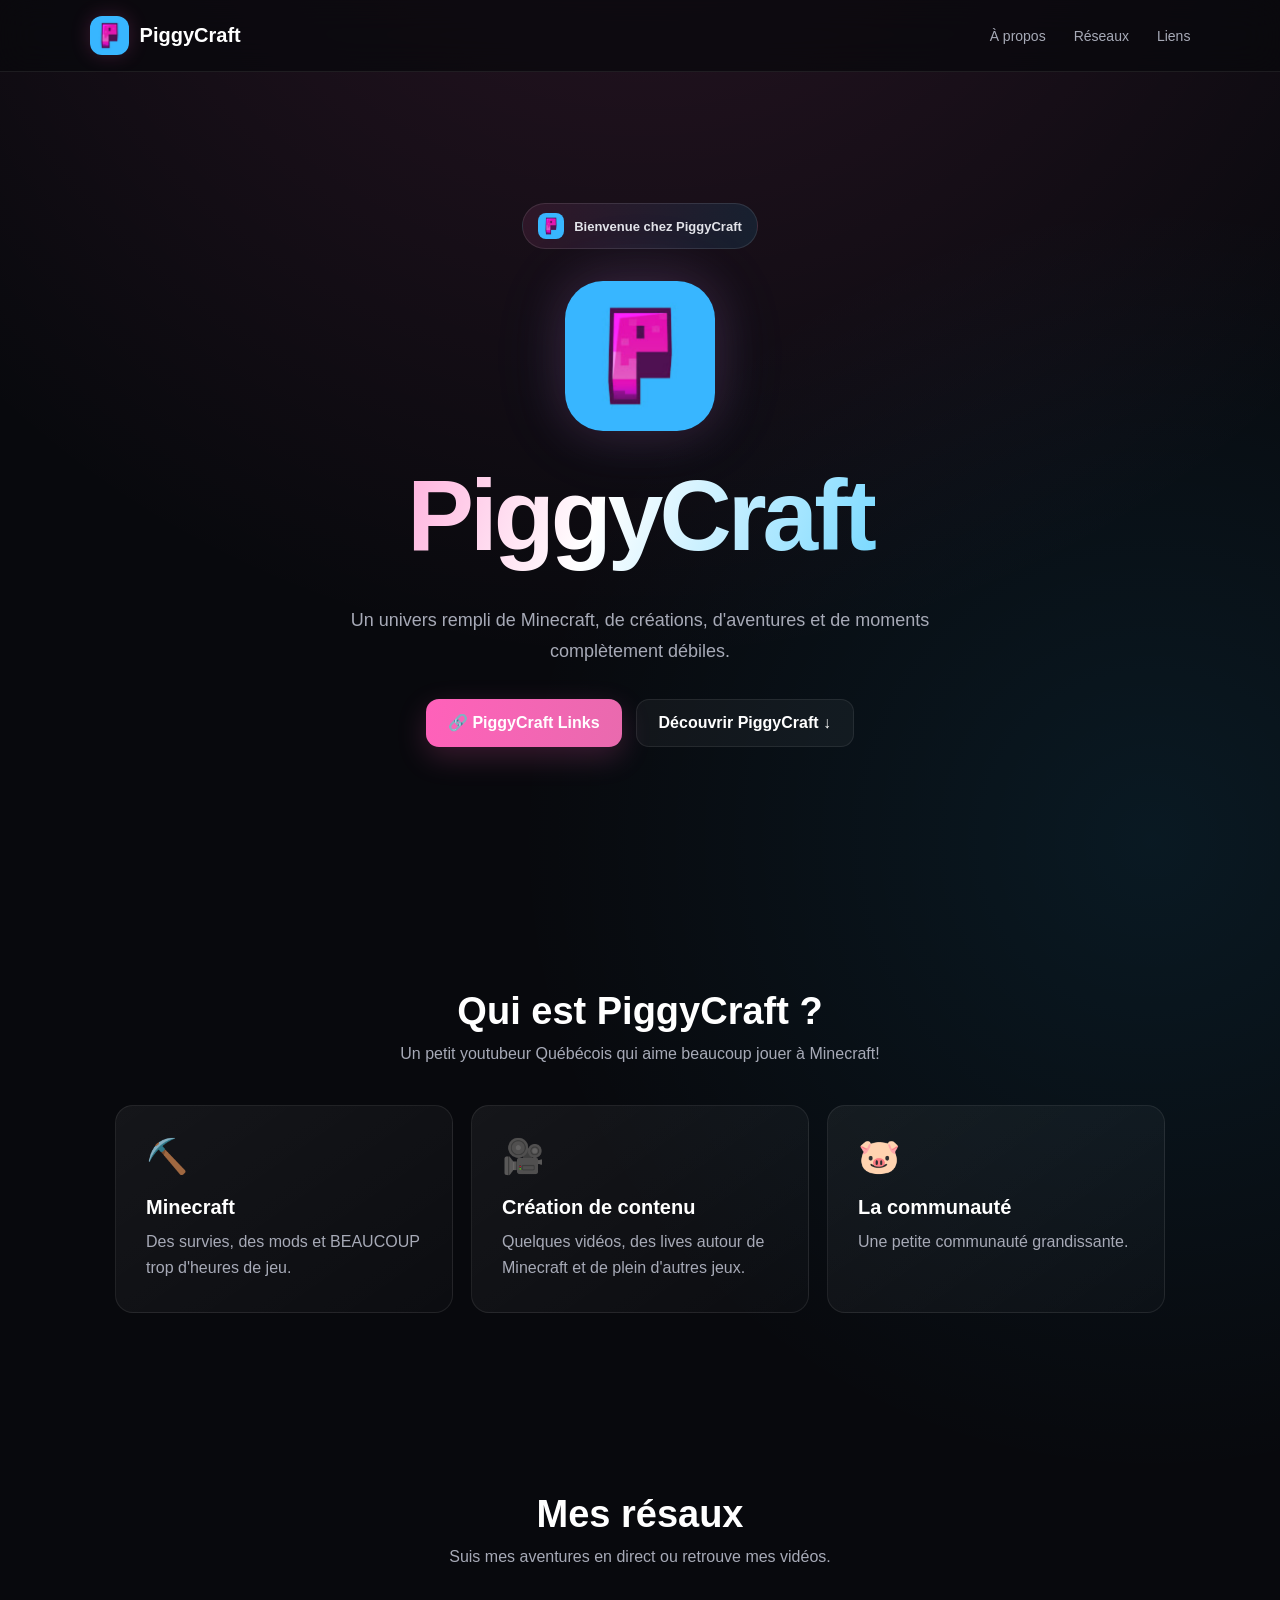
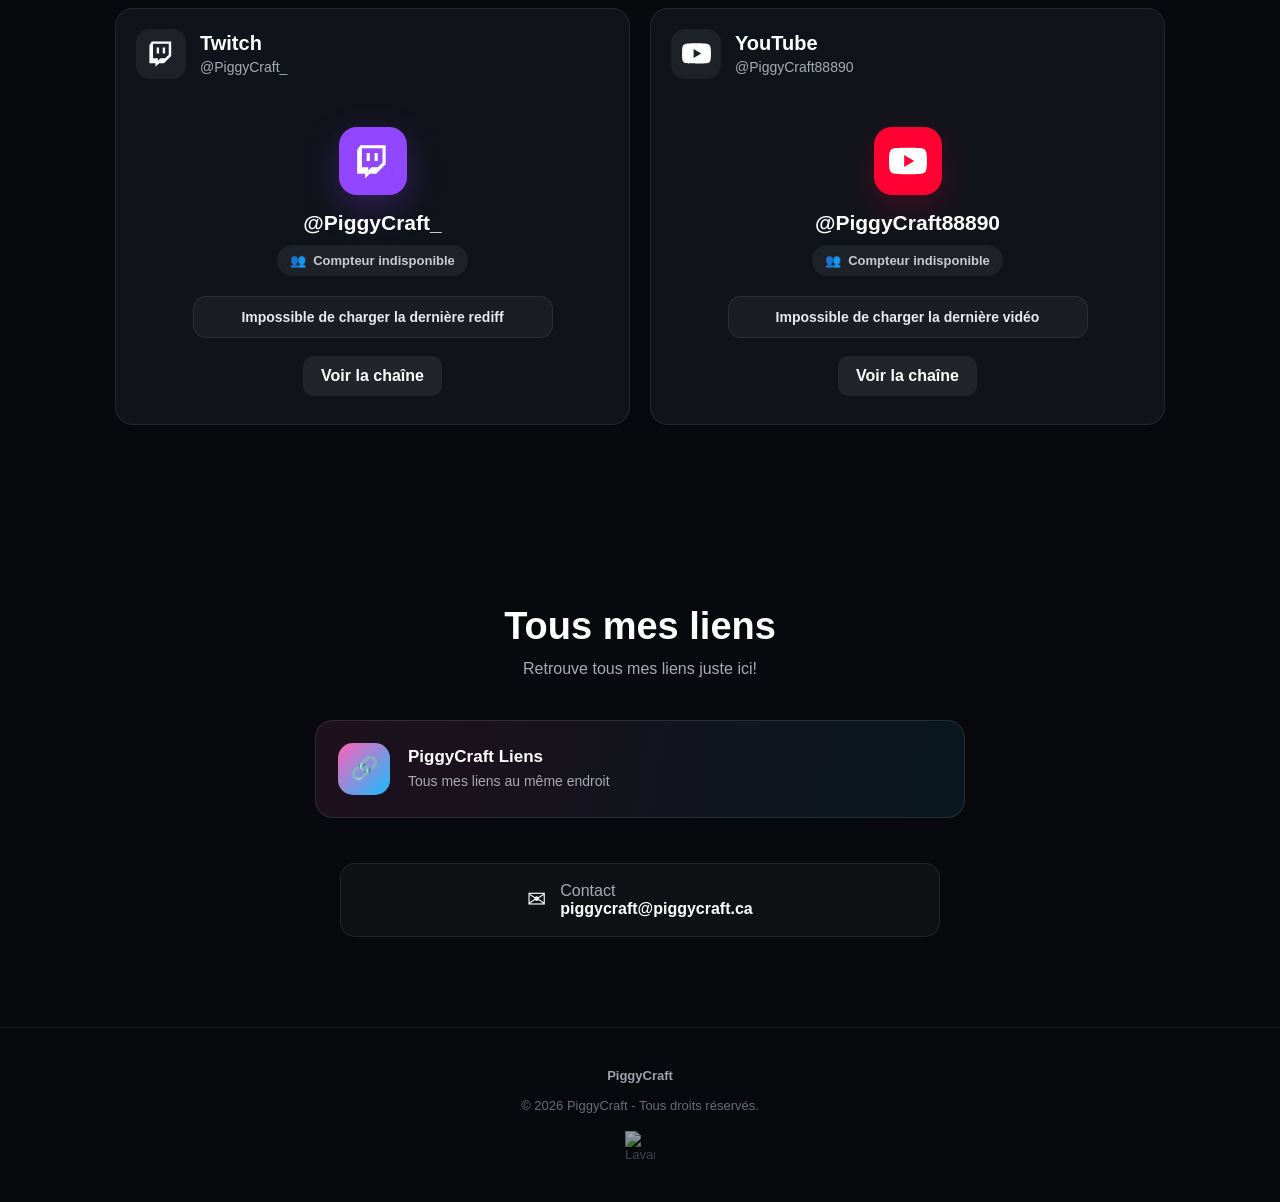
==== commit 1cadb039: "index.html" ====
--- a/index.html
+++ b/index.html
@@ -565,6 +565,131 @@
     color: var(--pink);
 }
 
+
+/* LIVE TWITCH BUBBLE */
+
+.live-bubble-wrap {
+    display: none;
+    width: 100%;
+    max-width: 1100px;
+    margin: -42px auto 10px;
+    padding: 0 25px;
+}
+
+.live-bubble {
+    overflow: hidden;
+    border: 1px solid rgba(255, 97, 186, .24);
+    border-radius: 22px;
+    background:
+        linear-gradient(
+            135deg,
+            rgba(145, 70, 255, .12),
+            rgba(255, 97, 186, .08),
+            rgba(23, 189, 255, .07)
+        ),
+        var(--card);
+    box-shadow:
+        0 18px 55px rgba(0, 0, 0, .22),
+        0 0 45px rgba(255, 97, 186, .06);
+}
+
+.live-bubble-header {
+    display: flex;
+    align-items: center;
+    justify-content: space-between;
+    gap: 16px;
+    padding: 18px 20px;
+    border-bottom: 1px solid var(--border);
+}
+
+.live-bubble-info {
+    min-width: 0;
+    display: flex;
+    align-items: center;
+    gap: 12px;
+}
+
+.live-dot {
+    width: 11px;
+    height: 11px;
+    flex-shrink: 0;
+    border-radius: 50%;
+    background: #ff3b5c;
+    box-shadow: 0 0 0 5px rgba(255, 59, 92, .12);
+    animation: livePulse 1.7s ease-in-out infinite;
+}
+
+@keyframes livePulse {
+    0%, 100% {
+        box-shadow: 0 0 0 4px rgba(255, 59, 92, .10);
+    }
+
+    50% {
+        box-shadow: 0 0 0 9px rgba(255, 59, 92, .02);
+    }
+}
+
+.live-bubble-text {
+    min-width: 0;
+}
+
+.live-bubble-text strong {
+    display: block;
+    font-size: 16px;
+}
+
+.live-bubble-title {
+    margin-top: 4px;
+    color: var(--muted);
+    font-size: 13px;
+    white-space: nowrap;
+    overflow: hidden;
+    text-overflow: ellipsis;
+}
+
+.live-badge {
+    flex-shrink: 0;
+    padding: 7px 11px;
+    border-radius: 999px;
+    background: rgba(255, 59, 92, .12);
+    color: #ff7890;
+    font-size: 12px;
+    font-weight: 800;
+    letter-spacing: .04em;
+}
+
+.live-player {
+    width: 100%;
+    min-height: 300px;
+    aspect-ratio: 16 / 9;
+    background: #000;
+}
+
+.live-player iframe {
+    display: block;
+    width: 100%;
+    height: 100%;
+    min-height: 300px;
+    border: 0;
+}
+
+@media (max-width: 800px) {
+    .live-bubble-wrap {
+        margin-top: -24px;
+        padding: 0 20px;
+    }
+}
+
+@media (max-width: 500px) {
+    .live-bubble-header {
+        align-items: flex-start;
+    }
+
+    .live-bubble-title {
+        white-space: normal;
+    }
+}
+
 /* LINKS */
 
 .links-container {
@@ -700,6 +825,22 @@
 
 footer strong {
     color: #9da1ad;
+}
+
+
+/* PETITE LAVANDE */
+.secret-lavender {
+    display: block;
+    width: 30px;
+    height: auto;
+    margin: 18px auto 0;
+    opacity: .62;
+    transition: opacity .25s ease, transform .25s ease;
+}
+
+.secret-lavender:hover {
+    opacity: 1;
+    transform: translateY(-2px) scale(1.06);
 }
 
 /* MOBILE */
@@ -853,6 +994,39 @@
 </div>
 
 </section>
+
+
+<div class="live-bubble-wrap" id="twitch-live-bubble">
+
+    <div class="live-bubble">
+
+        <div class="live-bubble-header">
+
+            <div class="live-bubble-info">
+
+                <span class="live-dot"></span>
+
+                <div class="live-bubble-text">
+                    <strong>PiggyCraft est en direct sur Twitch !</strong>
+                    <div class="live-bubble-title" id="twitch-live-title">
+                        Live en cours
+                    </div>
+                </div>
+
+            </div>
+
+            <div class="live-badge">
+                EN DIRECT
+            </div>
+
+        </div>
+
+        <div class="live-player" id="twitch-live-player"></div>
+
+    </div>
+
+</div>
+
 
 <section id="about">
 
@@ -1150,6 +1324,12 @@
 
 © 2026 PiggyCraft - Tous droits réservés.
 
+<img
+    class="secret-lavender"
+    src="/LR.png"
+    alt="Lavande"
+>
+
 </footer>
 
 
@@ -1161,6 +1341,9 @@
     const twitchThumbEl = document.getElementById("twitch-vod-thumbnail");
     const twitchLinkEl = document.getElementById("twitch-vod-link");
     const twitchButtonEl = document.getElementById("twitch-main-button");
+    const twitchLiveBubbleEl = document.getElementById("twitch-live-bubble");
+    const twitchLiveTitleEl = document.getElementById("twitch-live-title");
+    const twitchLivePlayerEl = document.getElementById("twitch-live-player");
 
     const youtubeSubscribersEl = document.getElementById("youtube-subscribers");
     const youtubeTitleEl = document.getElementById("youtube-video-title");
@@ -1186,6 +1369,35 @@
                 const count = Number(data.twitch.followers ?? 0);
                 twitchFollowersEl.textContent =
                     count + (count === 1 ? " follower" : " followers");
+            }
+
+            if (data.twitch.live?.isLive) {
+                if (twitchLiveBubbleEl) {
+                    twitchLiveBubbleEl.style.display = "block";
+                }
+
+                if (twitchLiveTitleEl) {
+                    twitchLiveTitleEl.textContent =
+                        data.twitch.live.title || "Live en cours";
+                }
+
+                if (twitchLivePlayerEl && !twitchLivePlayerEl.querySelector("iframe")) {
+                    const iframe = document.createElement("iframe");
+                    iframe.src =
+                        "https://player.twitch.tv/?channel=PiggyCraft_&parent=piggycraft.ca&autoplay=false&muted=true";
+                    iframe.allowFullscreen = true;
+                    iframe.setAttribute("allow", "autoplay; fullscreen");
+                    iframe.title = "Live Twitch de PiggyCraft";
+                    twitchLivePlayerEl.appendChild(iframe);
+                }
+            } else {
+                if (twitchLiveBubbleEl) {
+                    twitchLiveBubbleEl.style.display = "none";
+                }
+
+                if (twitchLivePlayerEl) {
+                    twitchLivePlayerEl.innerHTML = "";
+                }
             }
 
             if (data.twitch.latestVod) {
@@ -1369,6 +1581,6 @@
     });
 })();
 </script>
-
+<!-- <3 LR -->
 </body>
 </html>
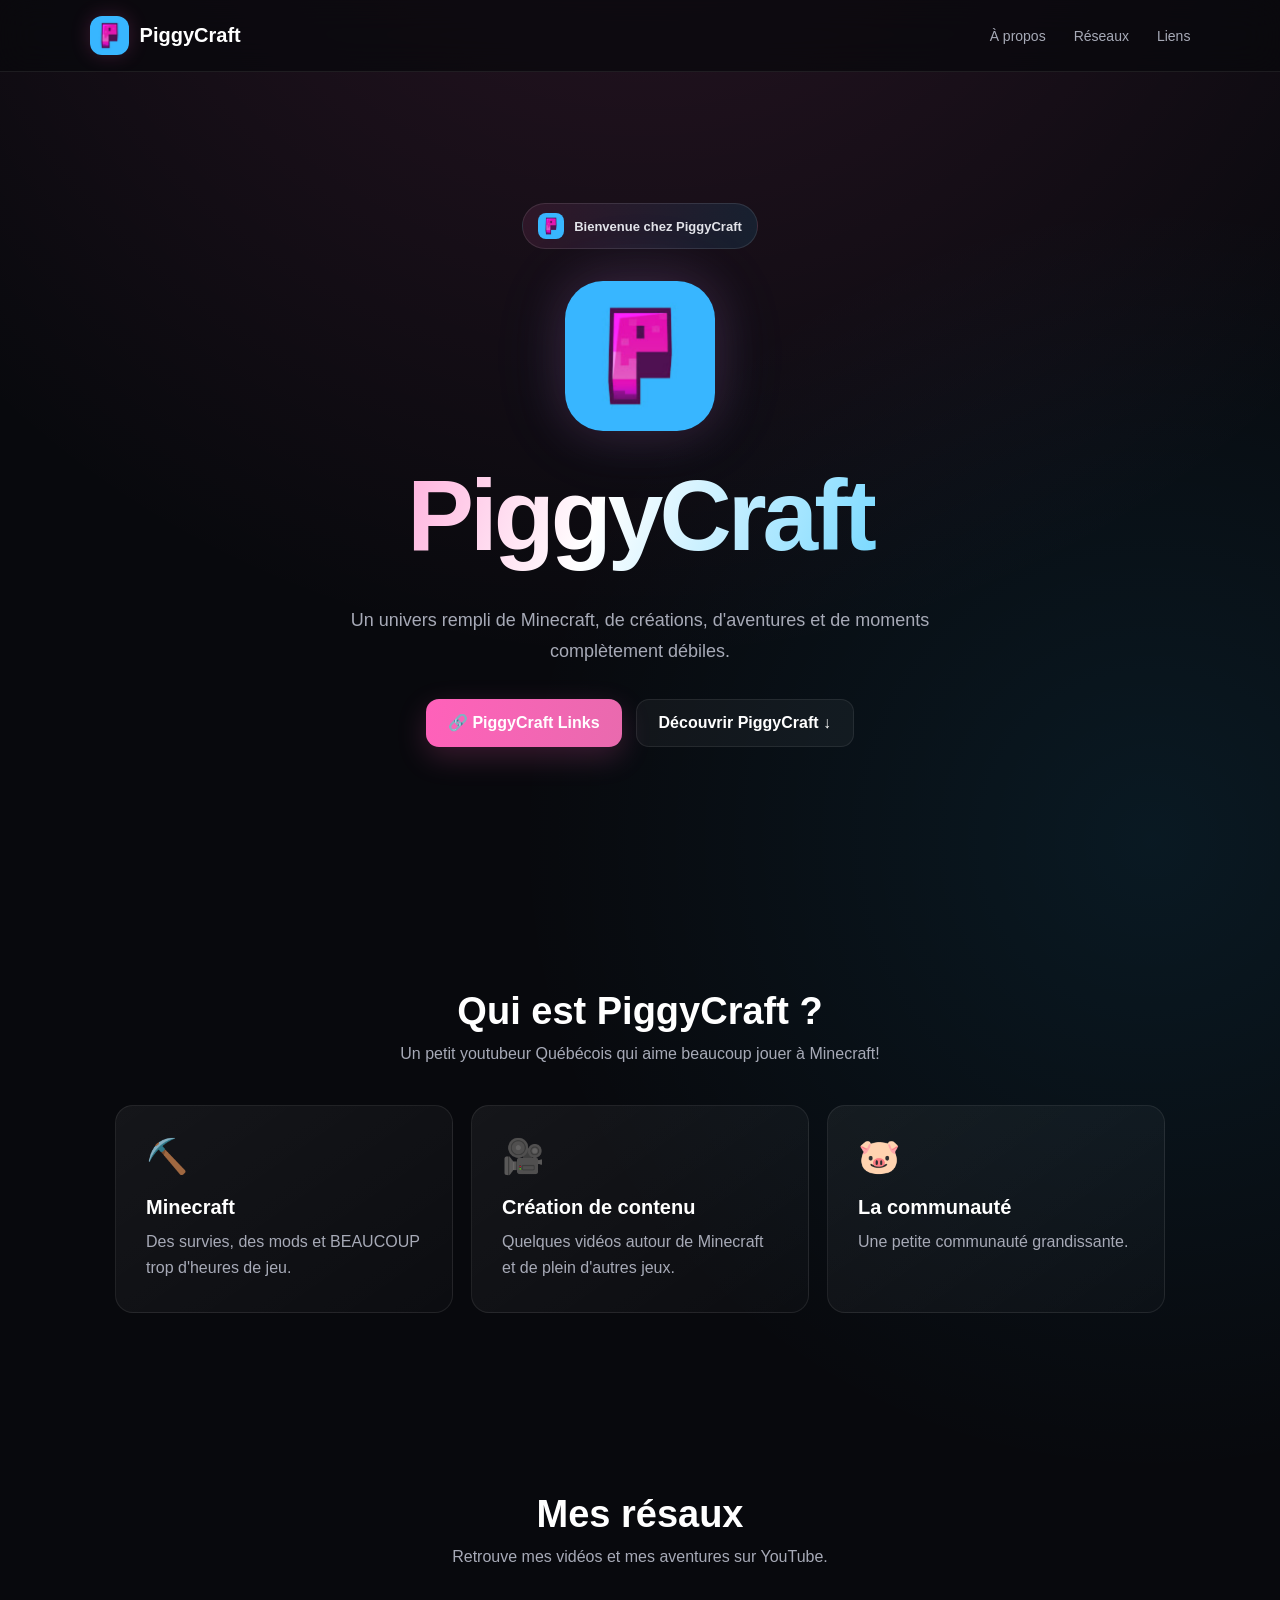
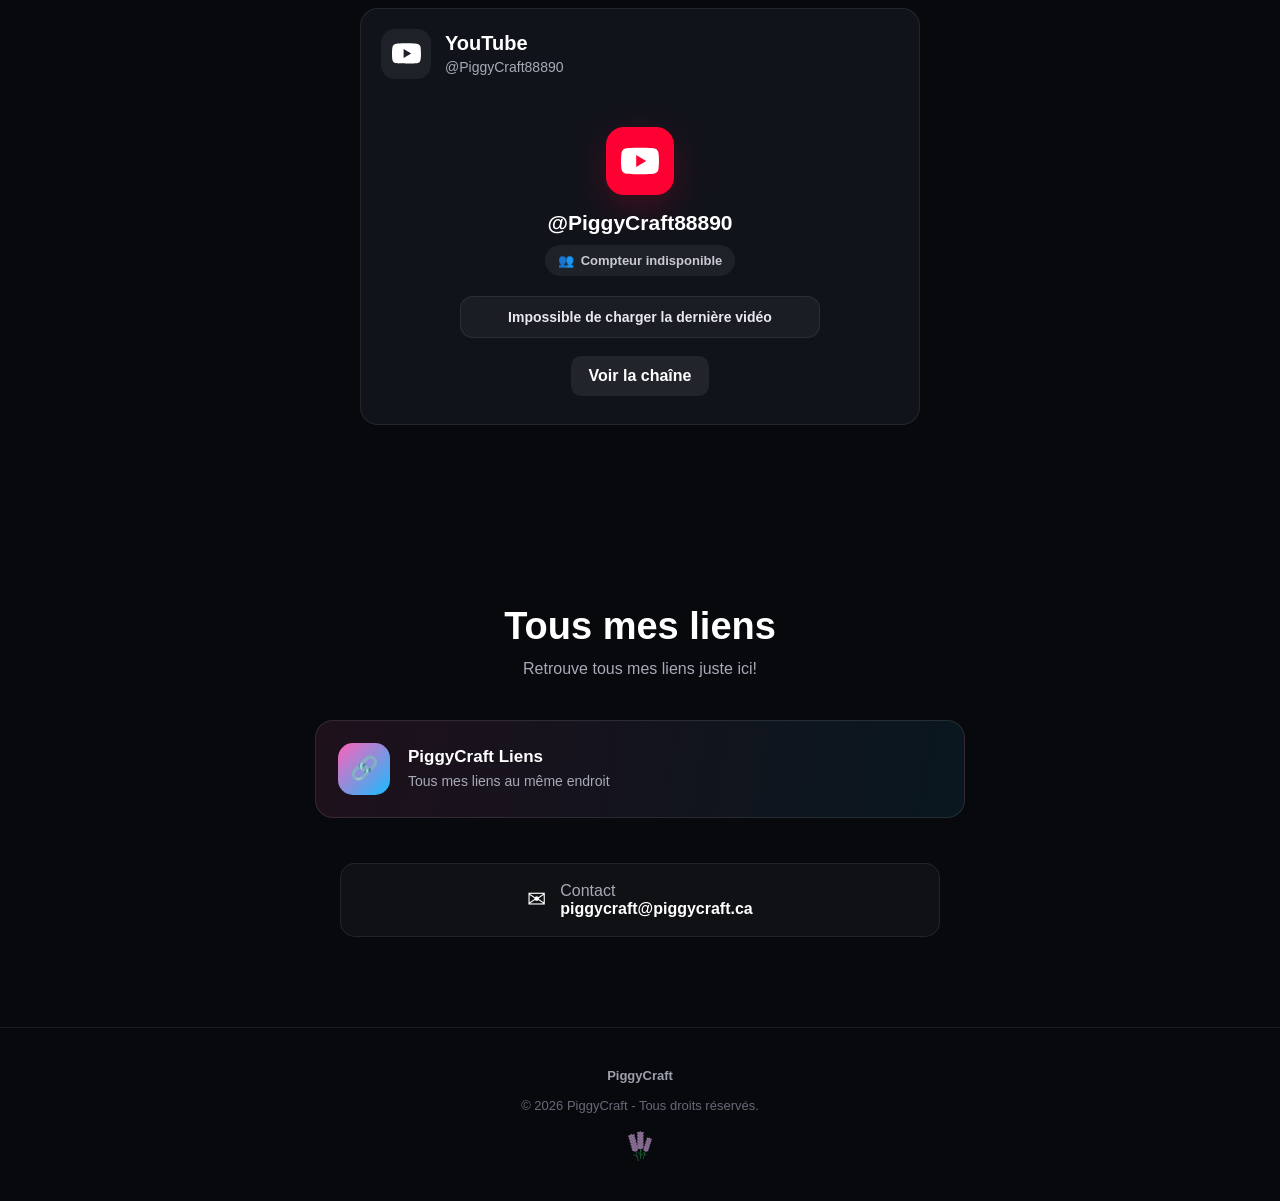
==== commit 6f832331: "index.html" ====
--- a/index.html
+++ b/index.html
@@ -388,7 +388,8 @@
 .social-grid {
     display: grid;
 
-    grid-template-columns: 1fr 1fr;
+    grid-template-columns: minmax(0, 560px);
+    justify-content: center;
 
     gap: 20px;
 }
@@ -479,10 +480,7 @@
     height: 38px;
 }
 
-.twitch-logo-box {
-    background: #9146ff;
-    box-shadow: 0 12px 35px rgba(145,70,255,.25);
-}
+
 
 .youtube-logo-box {
     background: #ff0033;
@@ -566,130 +564,6 @@
 }
 
 
-/* LIVE TWITCH BUBBLE */
-
-.live-bubble-wrap {
-    display: none;
-    width: 100%;
-    max-width: 1100px;
-    margin: -42px auto 10px;
-    padding: 0 25px;
-}
-
-.live-bubble {
-    overflow: hidden;
-    border: 1px solid rgba(255, 97, 186, .24);
-    border-radius: 22px;
-    background:
-        linear-gradient(
-            135deg,
-            rgba(145, 70, 255, .12),
-            rgba(255, 97, 186, .08),
-            rgba(23, 189, 255, .07)
-        ),
-        var(--card);
-    box-shadow:
-        0 18px 55px rgba(0, 0, 0, .22),
-        0 0 45px rgba(255, 97, 186, .06);
-}
-
-.live-bubble-header {
-    display: flex;
-    align-items: center;
-    justify-content: space-between;
-    gap: 16px;
-    padding: 18px 20px;
-    border-bottom: 1px solid var(--border);
-}
-
-.live-bubble-info {
-    min-width: 0;
-    display: flex;
-    align-items: center;
-    gap: 12px;
-}
-
-.live-dot {
-    width: 11px;
-    height: 11px;
-    flex-shrink: 0;
-    border-radius: 50%;
-    background: #ff3b5c;
-    box-shadow: 0 0 0 5px rgba(255, 59, 92, .12);
-    animation: livePulse 1.7s ease-in-out infinite;
-}
-
-@keyframes livePulse {
-    0%, 100% {
-        box-shadow: 0 0 0 4px rgba(255, 59, 92, .10);
-    }
-
-    50% {
-        box-shadow: 0 0 0 9px rgba(255, 59, 92, .02);
-    }
-}
-
-.live-bubble-text {
-    min-width: 0;
-}
-
-.live-bubble-text strong {
-    display: block;
-    font-size: 16px;
-}
-
-.live-bubble-title {
-    margin-top: 4px;
-    color: var(--muted);
-    font-size: 13px;
-    white-space: nowrap;
-    overflow: hidden;
-    text-overflow: ellipsis;
-}
-
-.live-badge {
-    flex-shrink: 0;
-    padding: 7px 11px;
-    border-radius: 999px;
-    background: rgba(255, 59, 92, .12);
-    color: #ff7890;
-    font-size: 12px;
-    font-weight: 800;
-    letter-spacing: .04em;
-}
-
-.live-player {
-    width: 100%;
-    min-height: 300px;
-    aspect-ratio: 16 / 9;
-    background: #000;
-}
-
-.live-player iframe {
-    display: block;
-    width: 100%;
-    height: 100%;
-    min-height: 300px;
-    border: 0;
-}
-
-@media (max-width: 800px) {
-    .live-bubble-wrap {
-        margin-top: -24px;
-        padding: 0 20px;
-    }
-}
-
-@media (max-width: 500px) {
-    .live-bubble-header {
-        align-items: flex-start;
-    }
-
-    .live-bubble-title {
-        white-space: normal;
-    }
-}
-
 /* LINKS */
 
 .links-container {
@@ -996,38 +870,6 @@
 </section>
 
 
-<div class="live-bubble-wrap" id="twitch-live-bubble">
-
-    <div class="live-bubble">
-
-        <div class="live-bubble-header">
-
-            <div class="live-bubble-info">
-
-                <span class="live-dot"></span>
-
-                <div class="live-bubble-text">
-                    <strong>PiggyCraft est en direct sur Twitch !</strong>
-                    <div class="live-bubble-title" id="twitch-live-title">
-                        Live en cours
-                    </div>
-                </div>
-
-            </div>
-
-            <div class="live-badge">
-                EN DIRECT
-            </div>
-
-        </div>
-
-        <div class="live-player" id="twitch-live-player"></div>
-
-    </div>
-
-</div>
-
-
 <section id="about">
 
 <h2 class="section-title">
@@ -1067,7 +909,7 @@
         </h3>
 
         <p>
-            Quelques vidéos, des lives autour de Minecraft et de plein d'autres jeux.
+            Quelques vidéos autour de Minecraft et de plein d'autres jeux.
         </p>
 
     </div>
@@ -1099,81 +941,10 @@
 </h2>
 
 <p class="section-description">
-    Suis mes aventures en direct ou retrouve mes vidéos.
+    Retrouve mes vidéos et mes aventures sur YouTube.
 </p>
 
 <div class="social-grid">
-
-    <!-- TWITCH -->
-
-    <div class="social-card">
-
-        <div class="social-header">
-
-            <div class="social-logo">
-                <svg viewBox="0 0 24 24" fill="white" aria-label="Twitch">
-                    <path d="M4 2L2 5v15h5v3l3-3h4l6-6V2H4zm14 11l-3 3h-4l-2 2v-2H5V4h13v9zm-8-6H8v5h2V7zm5 0h-2v5h2V7z"/>
-                </svg>
-            </div>
-
-            <div>
-                <h3>Twitch</h3>
-                <p>@PiggyCraft_</p>
-            </div>
-
-        </div>
-
-        <div class="social-content">
-
-            <div class="social-big-logo twitch-logo-box">
-                <svg viewBox="0 0 24 24" fill="white">
-                    <path d="M4 2L2 5v15h5v3l3-3h4l6-6V2H4zm14 11l-3 3h-4l-2 2v-2H5V4h13v9zm-8-6H8v5h2V7zm5 0h-2v5h2V7z"/>
-                </svg>
-            </div>
-
-            <h4>@PiggyCraft_</h4>
-
-            <div class="follower-count">
-                👥 <strong id="twitch-followers">Chargement...</strong>
-            </div>
-
-            <div class="latest-video" id="twitch-vod-card">
-
-                <a
-                    id="twitch-vod-link"
-                    href="https://www.twitch.tv/PiggyCraft_"
-                    target="_blank"
-                    rel="noopener noreferrer"
-                    style="display:block; color:inherit; text-decoration:none;"
-                >
-                    <img
-                        id="twitch-vod-thumbnail"
-                        src=""
-                        alt="Dernière rediff Twitch"
-                        style="width:100%; aspect-ratio:16 / 9; object-fit:cover; display:none;"
-                    >
-                </a>
-
-                <div class="latest-video-title" id="twitch-vod-title">
-                    Chargement de la dernière rediff...
-                </div>
-
-            </div>
-
-            <a
-                class="social-button"
-                id="twitch-main-button"
-                href="https://www.twitch.tv/PiggyCraft_"
-                target="_blank"
-                rel="noopener noreferrer"
-            >
-                Voir la chaîne
-            </a>
-
-        </div>
-
-    </div>
-
 
     <!-- YOUTUBE -->
 
@@ -1336,15 +1107,6 @@
 
 <script>
 async function loadSocialData() {
-    const twitchFollowersEl = document.getElementById("twitch-followers");
-    const twitchTitleEl = document.getElementById("twitch-vod-title");
-    const twitchThumbEl = document.getElementById("twitch-vod-thumbnail");
-    const twitchLinkEl = document.getElementById("twitch-vod-link");
-    const twitchButtonEl = document.getElementById("twitch-main-button");
-    const twitchLiveBubbleEl = document.getElementById("twitch-live-bubble");
-    const twitchLiveTitleEl = document.getElementById("twitch-live-title");
-    const twitchLivePlayerEl = document.getElementById("twitch-live-player");
-
     const youtubeSubscribersEl = document.getElementById("youtube-subscribers");
     const youtubeTitleEl = document.getElementById("youtube-video-title");
     const youtubeThumbEl = document.getElementById("youtube-video-thumbnail");
@@ -1356,87 +1118,10 @@
             "https://piggycraft-twitch.samuelgaumont.workers.dev",
             { cache: "no-store" }
         );
-
-        if (!response.ok) {
-            throw new Error("Réponse du Worker invalide");
-        }
+        if (!response.ok) throw new Error("Réponse du Worker invalide");
 
         const data = await response.json();
 
-        // TWITCH
-        if (data.twitch) {
-            if (twitchFollowersEl) {
-                const count = Number(data.twitch.followers ?? 0);
-                twitchFollowersEl.textContent =
-                    count + (count === 1 ? " follower" : " followers");
-            }
-
-            if (data.twitch.live?.isLive) {
-                if (twitchLiveBubbleEl) {
-                    twitchLiveBubbleEl.style.display = "block";
-                }
-
-                if (twitchLiveTitleEl) {
-                    twitchLiveTitleEl.textContent =
-                        data.twitch.live.title || "Live en cours";
-                }
-
-                if (twitchLivePlayerEl && !twitchLivePlayerEl.querySelector("iframe")) {
-                    const iframe = document.createElement("iframe");
-                    iframe.src =
-                        "https://player.twitch.tv/?channel=PiggyCraft_&parent=piggycraft.ca&autoplay=false&muted=true";
-                    iframe.allowFullscreen = true;
-                    iframe.setAttribute("allow", "autoplay; fullscreen");
-                    iframe.title = "Live Twitch de PiggyCraft";
-                    twitchLivePlayerEl.appendChild(iframe);
-                }
-            } else {
-                if (twitchLiveBubbleEl) {
-                    twitchLiveBubbleEl.style.display = "none";
-                }
-
-                if (twitchLivePlayerEl) {
-                    twitchLivePlayerEl.innerHTML = "";
-                }
-            }
-
-            if (data.twitch.latestVod) {
-                if (twitchTitleEl) {
-                    twitchTitleEl.textContent =
-                        data.twitch.latestVod.title || "Dernière rediff Twitch";
-                }
-
-                if (twitchThumbEl && data.twitch.latestVod.thumbnail) {
-                    twitchThumbEl.src = data.twitch.latestVod.thumbnail;
-                    twitchThumbEl.style.display = "block";
-                }
-
-                if (twitchLinkEl && data.twitch.latestVod.url) {
-                    twitchLinkEl.href = data.twitch.latestVod.url;
-                }
-
-                if (twitchButtonEl && data.twitch.latestVod.url) {
-                    twitchButtonEl.href = data.twitch.latestVod.url;
-                    twitchButtonEl.textContent = "Voir la dernière rediff";
-                }
-            } else {
-                if (twitchTitleEl) {
-                    twitchTitleEl.textContent =
-                        "Aucune rediff disponible pour le moment";
-                }
-
-                if (twitchThumbEl) {
-                    twitchThumbEl.style.display = "none";
-                }
-
-                if (twitchButtonEl) {
-                    twitchButtonEl.href = "https://www.twitch.tv/PiggyCraft_";
-                    twitchButtonEl.textContent = "Voir la chaîne";
-                }
-            }
-        }
-
-        // YOUTUBE
         if (data.youtube) {
             if (youtubeSubscribersEl) {
                 const count = Number(data.youtube.subscribers ?? 0);
@@ -1446,66 +1131,31 @@
             }
 
             if (data.youtube.latestVideo) {
-                if (youtubeTitleEl) {
+                if (youtubeTitleEl)
                     youtubeTitleEl.textContent =
                         data.youtube.latestVideo.title || "Dernière vidéo YouTube";
-                }
 
                 if (youtubeThumbEl && data.youtube.latestVideo.thumbnail) {
                     youtubeThumbEl.src = data.youtube.latestVideo.thumbnail;
                     youtubeThumbEl.style.display = "block";
                 }
 
-                if (youtubeLinkEl && data.youtube.latestVideo.url) {
+                if (youtubeLinkEl && data.youtube.latestVideo.url)
                     youtubeLinkEl.href = data.youtube.latestVideo.url;
-                }
 
                 if (youtubeButtonEl && data.youtube.latestVideo.url) {
                     youtubeButtonEl.href = data.youtube.latestVideo.url;
                     youtubeButtonEl.textContent = "Voir la dernière vidéo";
                 }
-            } else {
-                if (youtubeTitleEl) {
-                    youtubeTitleEl.textContent =
-                        "Aucune vidéo disponible pour le moment";
-                }
-
-                if (youtubeThumbEl) {
-                    youtubeThumbEl.style.display = "none";
-                }
-
-                if (youtubeButtonEl) {
-                    youtubeButtonEl.href =
-                        "https://www.youtube.com/@PiggyCraft88890";
-                    youtubeButtonEl.textContent = "Voir la chaîne";
-                }
             }
         }
     } catch (error) {
-        console.error("Erreur réseaux :", error);
-
-        if (twitchFollowersEl) {
-            twitchFollowersEl.textContent = "Compteur indisponible";
-        }
-        if (twitchTitleEl) {
-            twitchTitleEl.textContent = "Impossible de charger la dernière rediff";
-        }
-        if (twitchThumbEl) {
-            twitchThumbEl.style.display = "none";
-        }
-
-        if (youtubeSubscribersEl) {
-            youtubeSubscribersEl.textContent = "Compteur indisponible";
-        }
-        if (youtubeTitleEl) {
-            youtubeTitleEl.textContent = "Impossible de charger la dernière vidéo";
-        }
-        if (youtubeThumbEl) {
-            youtubeThumbEl.style.display = "none";
-        }
-    }
-}
-
+        console.error("Erreur YouTube :", error);
+        if (youtubeSubscribersEl) youtubeSubscribersEl.textContent = "Compteur indisponible";
+        if (youtubeTitleEl) youtubeTitleEl.textContent = "Impossible de charger la dernière vidéo";
+        if (youtubeThumbEl) youtubeThumbEl.style.display = "none";
+    }
+}
 loadSocialData();
 </script>
 
